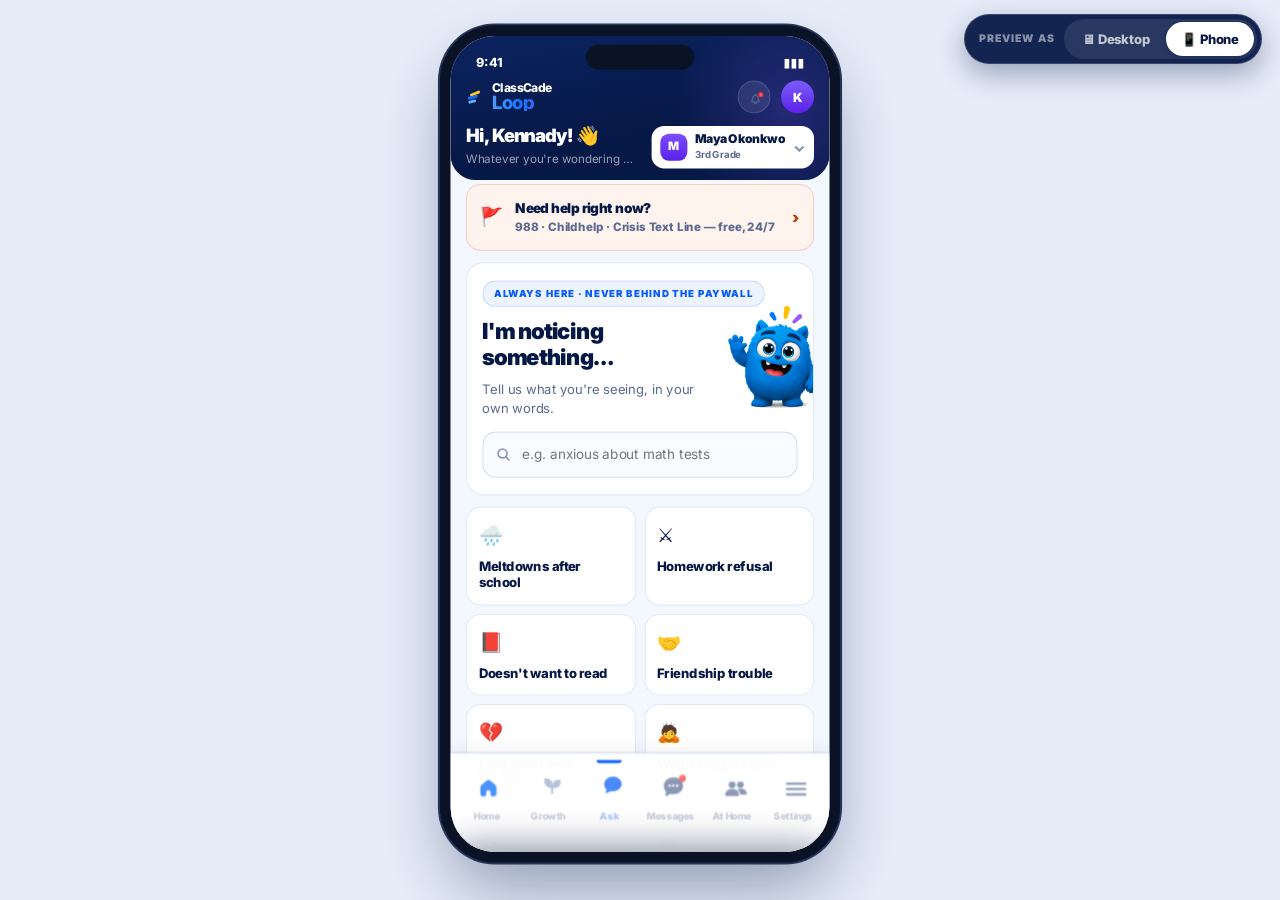
==== ask.html @ d3f11597 "Trade Daily Feed's tab for Messages; note the vibe-check integration Daily Feed is browsable detail " ====
<!doctype html>
<html lang="en"><head>
<meta charset="utf-8"><meta name="viewport" content="width=device-width,initial-scale=1">
<title>Ask · ClassCade Loop</title>
<link rel="preconnect" href="https://fonts.googleapis.com"><link rel="preconnect" href="https://fonts.gstatic.com" crossorigin>
<link href="https://fonts.googleapis.com/css2?family=Inter:wght@400;500;600;700;800;900&display=swap" rel="stylesheet">
<link rel="stylesheet" href="loop.css?v=115">
<style>
  .big-ask{
    border-radius:22px;padding:26px;background:#fff;border:1px solid var(--line);box-shadow:var(--shadow-lg);
  }
  .big-ask input{
    width:100%;border:0;font:inherit;font-size:17px;font-weight:700;padding:15px 17px;border-radius:15px;
    background:var(--tint);box-shadow:inset 0 0 0 1px var(--line);color:var(--ink)
  }
  .big-ask input:focus{outline:2px solid rgba(7,93,250,.32);outline-offset:1px}
  .concern-grid{display:grid;grid-template-columns:repeat(4,minmax(0,1fr));gap:9px;margin-top:14px}
  @media(max-width:1180px){.concern-grid{grid-template-columns:repeat(2,minmax(0,1fr))}}
  .concern{
    text-align:left;border:0;cursor:pointer;font:inherit;font-weight:800;font-size:13.5px;letter-spacing:-.015em;
    background:var(--tint);color:var(--ink);box-shadow:inset 0 0 0 1px var(--line);
    border-radius:14px;padding:13px 14px;display:flex;flex-direction:column;gap:7px
  }
  .concern:hover{background:#fff;box-shadow:inset 0 0 0 2px var(--blue);color:var(--blue)}
  .concern .e{font-size:19px}
  .ans-sec{padding:15px 0}
  .ans-sec + .ans-sec{border-top:1px solid var(--line-soft)}
  .ans-sec ul{margin:6px 0 0;padding-left:19px;line-height:1.7}
  .safety{
    border-radius:16px;padding:16px 18px;background:#fff6f2;box-shadow:inset 0 0 0 1px rgba(200,80,30,.18)
  }
  .safety a{color:#b4400a}
</style>
</head><body>
<div id="app"></div>
<script src="loop.data.js?v=115"></script>
<script src="loop.engine.js?v=115"></script>
<script src="loop.shell.js?v=115"></script>
<script>
const d = LOOP.child(ME);
let open = null, query = '';

function render(){
  if (document.body.classList.contains('sm')) return renderPhone();
  return renderDesktop();
}

function brandRow(){
  return `<div class="m-brand">
    <svg style="width:17px;height:17px" viewBox="0 0 24 24" aria-hidden="true"><g stroke-linecap="round" fill="none">
      <path d="M8 8.5 L18.5 4.2" stroke="#ffc425" stroke-width="4.2"/>
      <path d="M4.8 13 L14.8 10.4" stroke="#1172ff" stroke-width="4.2"/>
      <path d="M5.6 19 L12.6 17.2" stroke="#5cb0ff" stroke-width="4.2"/></g></svg>
    <span class="lock"><span class="cc">ClassCade</span><span class="lp">Loop</span></span>
    <span class="util"><a class="m-bell" href="messages.html">${ico('nav-notifications',20)}</a>
    <span class="m-me">${esc(PARENT.name[0])}</span></span></div>`;
}

function renderPhone(){
  document.body.classList.add('darktop');
  const kid = FAMILY.find(f=>f.id===ME) || FAMILY[0];
  const c   = open ? LOOP.concern(open) : null;
  const qs  = LOOP.conference(ME, LOOP.store.tier());
  const evt = EVENTS_UPCOMING.find(x=>x.s===ME);
  const hits = filterConcerns(query);

  $('#app').innerHTML = `
    <div class="m-dark">
      ${brandRow()}
      <div class="m-greetrow">
        <div><div class="m-greet">Hi, ${esc(PARENT.name)}! 👋</div>
        <div class="m-greet-sub">Whatever you're wondering — start here.</div></div>
        <div class="m-kidpill" id="kidmenu">
          <div class="av g1" style="width:28px;height:28px;border-radius:9px;font-size:12px">${esc(kid.label[0])}</div>
          <div style="min-width:0"><div class="nm">${esc(kid.label)}</div><div class="mt">${esc(kid.grade)}</div></div>
          <span class="cv">⌄</span>
        </div>
      </div>
    </div>

    <div class="m-light">
      <!-- crisis first. A parent in an acute moment will not scroll. -->
      <a class="a-urgentbar" href="#urgent">
        <span class="ub-ic">🚩</span>
        <span class="ub-tx"><b>Need help right now?</b><span>988 · Childhelp · Crisis Text Line — free, 24/7</span></span>
        <span class="cv">›</span>
      </a>

      <div class="a-hero">
        <img class="mon" src="art/loop-monster-sm.png" alt="">
        <span class="pill">Always here · never behind the paywall</span>
        <h2>I'm noticing something…</h2>
        <p>Tell us what you're seeing, in your own words.</p>
        <div class="a-search">
          <svg style="width:17px;height:17px;flex:none;color:var(--muted-2)" viewBox="0 0 24 24" fill="none"
               stroke="currentColor" stroke-width="2.4" stroke-linecap="round">
            <circle cx="11" cy="11" r="6.5"/><path d="M16 16l4.5 4.5"/></svg>
          <input id="q" value="${esc(query)}" placeholder="e.g. anxious about math tests" autocomplete="off"
                 aria-label="Describe what you're noticing">
          ${query?`<button class="a-clear" id="clearQ" aria-label="Clear">✕</button>`:''}
        </div>
        ${query ? `<div class="a-hint">${hits.length
            ? `Closest ${hits.length===1?'match':'matches'} below`
            : `Nothing in the library matches that yet — the closest we have is <b>${esc(nearest(query).label)}</b>.`}</div>` : ''}
      </div>

      ${c ? `
      <button class="a-back" id="backAll">‹ All topics</button>
      <div class="a-ans" id="answer">
        <div class="a-anshead">
          <span class="e">${c.emoji}</span>
          <span><span class="lbl2">You said</span><b>${esc(c.label)}</b></span>
        </div>
        <div class="sec">
          <div class="lbl">What this might mean</div>
          <p>${esc(c.mean)}</p>
        </div>
        <div class="sec">
          <div class="lbl">What to watch for</div>
          <ul>${c.watch.map(w=>`<li>${esc(w)}</li>`).join('')}</ul>
        </div>
        <div class="sec">
          <div class="lbl" style="color:var(--home)">One small next step</div>
          <p>${esc(c.step)}</p>
        </div>
        <div class="sec">
          <div class="lbl" style="color:var(--watch)">When to ask for more help</div>
          <p>${esc(c.seek)}</p>
          <a class="a-seek" href="#urgent">🚩 See crisis lines and who to call ›</a>
          <p class="tiny muted" style="margin-top:9px">Loop is a parenting tool, not a clinical one. It never diagnoses.</p>
        </div>
      </div>` : `
      <div class="a-grid">
        ${(hits.length?hits:CONCERNS).map(x=>`<button class="a-row" data-c="${x.id}">
          <span class="e">${x.emoji}</span><span class="t">${esc(x.label)}</span>
        </button>`).join('')}
      </div>
      ${!hits.length && query ? `<button class="btn ghost block" style="margin-top:10px" data-c="${nearest(query).id}">
        Open “${esc(nearest(query).label)}” instead</button>` : ''}
      `}

      <div class="m-secrow">Conference questions</div>
      <div class="a-conf">
        <div class="lbl">Conference question generator</div>
        <h3>Walk in with something better than “how's she doing?”</h3>
        ${evt?`<p class="small muted" style="margin-top:6px">${esc(evt.kind)} · ${esc(evt.when)}</p>`:''}
        <div style="margin-top:8px">
          ${qs.length ? qs.map(z=>`<div class="a-q">
            <span class="lb" style="color:${z.dim.color}">${esc(z.dim.name)}</span>
            <span class="tx">${esc(z.q)}</span></div>`).join('')
            : '<p class="small muted">Not enough signal yet to build questions worth asking.</p>'}
        </div>
        <button class="btn sm ghost block" style="margin-top:12px" id="copyQ">Copy questions</button>
      </div>

      <div class="m-secrow" id="urgent">If it's urgent</div>
      <div class="a-urgent">
        <div class="lbl">🚩 Free, 24/7, no account needed</div>
        <p class="small">Some things shouldn't wait for a weekly pattern.</p>
        ${CRISIS.map(x=>`<div class="a-crisis">
          <div style="flex:1;min-width:0"><b>${esc(x.label)}</b><span>${esc(x.detail)}</span></div>
          <span class="cv" style="color:var(--muted-2);font-weight:900">›</span></div>`).join('')}
      </div>

      <details class="g-fold" style="margin-top:12px">
        <summary><span class="fi" style="background:var(--tint)">💬</span>Why Loop works this way</summary>
        <div class="fb">
          <p class="small" style="margin-bottom:9px">Status words only, never numbers. Describe the child, never rank them.</p>
          <div>${LANGUAGE.use.map(w=>`<span class="chip good" style="margin:0 5px 5px 0">${esc(w)}</span>`).join('')}</div>
          <div style="margin-top:5px">${LANGUAGE.never.map(w=>`<span class="chip plain" style="margin:0 5px 5px 0;text-decoration:line-through;opacity:.55">${esc(w)}</span>`).join('')}</div>
        </div>
      </details>
    </div>`;

  wireTopline();
  $$('[data-c]').forEach(b=>b.onclick=()=>{
    open = b.dataset.c; query=''; render();
    requestAnimationFrame(()=>{ const a=$('#answer'); if(a) a.scrollIntoView({behavior:'smooth',block:'start'}) });
  });
  const back=$('#backAll'); if(back) back.onclick=()=>{ open=null; render(); window.scrollTo({top:0,behavior:'smooth'}) };
  const cl=$('#clearQ'); if(cl) cl.onclick=()=>{ query=''; render(); $('#q')&&$('#q').focus() };
  const cq=$('#copyQ'); if(cq) cq.onclick=()=>{
    const t = LOOP.conference(ME, LOOP.store.tier()).map(z=>`• ${z.dim.name}: ${z.q}`).join('\n');
    navigator.clipboard?.writeText(t); toast('Questions copied.');
  };
  const qi=$('#q');
  if(qi){
    qi.oninput = ()=>{ query = qi.value; const pos=qi.selectionStart; render();
      const n=$('#q'); if(n){ n.focus(); try{n.setSelectionRange(pos,pos)}catch(e){} } };
    qi.onkeydown = e=>{ if(e.key!=='Enter') return;
      const h = filterConcerns(qi.value);
      open = (h[0]||nearest(qi.value)).id; query=''; render();
      requestAnimationFrame(()=>{ const a=$('#answer'); if(a) a.scrollIntoView({behavior:'smooth',block:'start'}) });
    };
  }
}

/* live filter over the topic library, plus a nearest-match fallback so
   describing a child in your own words is never the wrong move */
function filterConcerns(qq){
  const t = (qq||'').trim().toLowerCase();
  if (!t) return [];
  return CONCERNS.filter(c=>{
    const hay = (c.label+' '+c.id.replace(/_/g,' ')+' '+c.mean+' '+c.watch.join(' ')).toLowerCase();
    return t.split(/\s+/).filter(w=>w.length>2).some(w=>hay.includes(w));
  });
}
function nearest(qq){
  const t=(qq||'').toLowerCase();
  let best=CONCERNS[0], score=-1;
  CONCERNS.forEach(c=>{
    const hay=(c.label+' '+c.mean).toLowerCase();
    const n = t.split(/\s+/).filter(w=>w.length>2).reduce((a,w)=>a+(hay.includes(w)?1:0),0);
    if (n>score){ score=n; best=c }
  });
  return best;
}

function renderDesktop(){
  document.body.classList.remove('darktop');
  $('#app').innerHTML = `
    ${topline(`Whatever you're wondering about ${esc(d.first)} — start here.`, 'Ask')}
    <div class="dash">
      <div class="stack">
        <div class="big-ask">
          <div class="eyebrow" style="margin-bottom:13px">Always here · never behind the paywall</div>
          <h2 style="margin-bottom:6px">I'm noticing something…</h2>
          <p class="muted" style="margin-bottom:16px;max-width:60ch">Tell us what you're seeing. You'll get what it might mean, what to watch for, one small next step, and when it's worth asking someone else.</p>
          <input id="q" placeholder="e.g. “meltdowns after school”, “won't read anymore”" autocomplete="off">
          <div class="concern-grid">
            ${CONCERNS.map(c=>`<button class="concern ${open===c.id?'sel':''}" data-c="${c.id}">
              <span class="e">${c.emoji}</span>${esc(c.label)}</button>`).join('')}
          </div>
        </div>
        ${open ? answer(LOOP.concern(open)) : ''}
        ${conferenceCard()}
      </div>
      <div class="rail">
        <div class="safety">
          <div class="lbl" style="font-size:10.5px;font-weight:900;letter-spacing:.1em;text-transform:uppercase;color:#b4400a;margin-bottom:7px">If it's urgent</div>
          <p class="small" style="color:var(--ink)">Some things shouldn't wait for a weekly pattern. These are free, 24/7, and you don't need an account.</p>
          <div style="margin-top:11px">
            ${CRISIS.map(c=>`<div style="margin-bottom:9px">
              <div style="font-weight:900;font-size:13.5px">${esc(c.label)}</div>
              <div class="small muted">${esc(c.detail)}</div></div>`).join('')}
          </div>
        </div>
        <div class="card tinted">
          <div class="lbl" style="font-size:10.5px;font-weight:900;letter-spacing:.1em;text-transform:uppercase;color:var(--muted);margin-bottom:7px">How Loop talks</div>
          <p class="small">${esc(LANGUAGE.rule)}</p>
          <div style="margin-top:10px">
            ${LANGUAGE.use.slice(0,5).map(w=>`<span class="chip good tiny" style="margin:0 4px 4px 0">${esc(w)}</span>`).join('')}
          </div>
          <div style="margin-top:8px">
            ${LANGUAGE.never.slice(0,5).map(w=>`<span class="chip plain tiny" style="margin:0 4px 4px 0;text-decoration:line-through;opacity:.6">${esc(w)}</span>`).join('')}
          </div>
        </div>
      </div>
    </div>`;
  wireTopline();
  $$('[data-c]').forEach(b=>b.onclick=()=>{ open = open===b.dataset.c ? null : b.dataset.c; render();
    const a=$('#answer'); if(a) a.scrollIntoView({behavior:'smooth',block:'center'}) });
  const q=$('#q');
  q.onkeydown=e=>{ if(e.key!=='Enter') return;
    const t=q.value.toLowerCase();
    const hit = CONCERNS.find(c=>c.label.toLowerCase().split(/\W+/).some(w=>w.length>3&&t.includes(w)))
             || CONCERNS.find(c=>c.id.split('_').some(w=>t.includes(w)));
    if (hit){ open=hit.id; render() } else toast('Nothing matched in the prototype library — pick one below.');
  };
}

function answer(c){
  const dims = c.dims.map(id=>DIMENSIONS.find(x=>x.id===id));
  return `
  <div class="card" id="answer">
    <div class="card-head" style="align-items:flex-start">
      <div class="dim-ico lg">${c.emoji}</div>
      <div style="flex:1">
        <div class="sec-label" style="margin:0">You said</div>
        <h3 style="font-size:21px">${esc(c.label)}</h3>
        <div style="margin-top:7px">${dims.map(x=>`<span class="chip" style="background:${x.tint};color:${x.color};margin-right:5px">${x.ico} ${esc(x.name)}</span>`).join('')}</div>
      </div>
    </div>

    <div class="ans-sec">
      <div class="mini-lbl">What this might mean</div>
      <p style="margin-top:5px;font-size:14.5px">${esc(c.mean)}</p>
    </div>
    <div class="ans-sec">
      <div class="mini-lbl">What to watch for</div>
      <ul class="small">${c.watch.map(w=>`<li>${esc(w)}</li>`).join('')}</ul>
    </div>
    <div class="ans-sec">
      <div class="callout try"><div class="lbl">One small next step</div>${esc(c.step)}</div>
    </div>
    <div class="ans-sec">
      <div class="callout" style="background:#fdf1e3;box-shadow:inset 0 0 0 1px rgba(180,83,10,.2)">
        <div class="lbl" style="color:var(--watch)">When to ask for more help</div>${esc(c.seek)}
      </div>
      <p class="tiny muted" style="margin-top:9px">Loop is a parenting tool, not a clinical one. It never diagnoses, and it will always tell you when something is worth a real conversation with a pediatrician or school counselor.</p>
    </div>

    ${LOOP.store.tier()==='connected' ? `
    <div class="hairline"></div>
    <div class="sec-label">Want ${esc(d.poss)} teacher to know you're thinking about this?</div>
    <button class="btn sm" data-tell="${c.id}">💬 Send “I'd like to talk about this”</button>` : ''}
  </div>`;
}

function conferenceCard(){
  const qs = LOOP.conference(ME, LOOP.store.tier());
  const e = EVENTS_UPCOMING.find(x=>x.s===ME);
  return `
  <div class="card" id="conference">
    <div class="mini-head">
      <div class="mini-ico" style="background:#fff6d9">📅</div>
      <div><div class="mini-lbl">Conference question generator</div>
      <h4 style="margin-top:1px">Walk in with something better than “how's she doing?”</h4></div>
    </div>
    ${e?`<p class="small muted" style="margin-bottom:12px">${esc(e.kind)} · ${esc(e.when)}</p>`:''}
    ${qs.length ? qs.map(q=>`
      <div class="src" style="align-items:flex-start">
        <div class="src-key" style="color:${q.dim.color};width:96px">${esc(q.dim.name)}</div>
        <div class="src-body">${esc(q.q)}</div>
      </div>`).join('')
      : '<p class="small muted">Not enough signal yet to build questions worth asking.</p>'}
    <button class="btn sm ghost" style="margin-top:13px" id="copyQ">Copy questions</button>
  </div>`;
}

function wireExtra(){
  const cq=$('#copyQ'); if(cq) cq.onclick=()=>{
    const t = LOOP.conference(ME, LOOP.store.tier()).map(q=>`• ${q.dim.name}: ${q.q}`).join('\n');
    navigator.clipboard?.writeText(t); toast('Questions copied.');
  };
  $$('[data-tell]').forEach(b=>b.onclick=()=>{
    const c = LOOP.concern(b.dataset.tell);
    LOOP.store.respond(`${ME}|${c.dims[0]}|${WEEK_START}`, 'talk', c.label);
    toast('Sent. Ms. Alvarez sees it on her class view.');
  });
}

const _r = render;
render = function(){ _r(); wireExtra() };

mountApp('ask');
render();
</script>
</body></html>
---- loop.css ----
/* ClassCade Loop — shared shell
   Tokens sampled from the live classcade.com marketing site (Aug 2026). */

:root{
  /* ClassCade masterbrand */
  --ink:#061846;
  --ink-2:#07173f;
  --blue:#075dfa;
  --blue-grad:linear-gradient(#1172ff 0%, #0456ee 100%);
  --gold-grad:linear-gradient(#ffd547 0%, #ffc425 48%, #ffba12 100%);
  --gold:#ffc425;
  --muted:#5b6a92;
  --muted-2:#8496bd;
  --line:rgba(145,174,224,.48);
  --line-soft:rgba(145,174,224,.28);
  --card:#ffffff;
  --tint:#f8fbff;
  --page:#f3f7fe;
  --shadow:0 10px 28px rgba(6,24,70,.09);
  --shadow-lg:0 18px 48px rgba(6,24,70,.13);
  --radius:20px;

  /* Loop source colors — every insight is visibly sourced */
  --school:#075dfa;        /* Showdown / teacher */
  --school-bg:#eef4ff;
  --home:#0e9384;          /* parent observations */
  --home-bg:#e7f7f4;
  --child:#7c4dff;         /* child check-ins */
  --child-bg:#f1ecff;
  --good:#108b2f;
  --good-bg:#e9f8e9;
  --watch:#b4530a;
  --watch-bg:#fdf1e3;
}

*{box-sizing:border-box}
html,body{margin:0;padding:0}
body{
  font-family:Inter,ui-sans-serif,system-ui,-apple-system,"Segoe UI",sans-serif;
  background:var(--page);
  color:var(--ink);
  -webkit-font-smoothing:antialiased;
  font-size:15px;
  line-height:1.55;
}
h1,h2,h3,h4{margin:0;font-weight:900;letter-spacing:-.035em;line-height:1.08}
h1{font-size:40px;letter-spacing:-.055em;line-height:1.04}
h2{font-size:26px}
h3{font-size:19px;letter-spacing:-.028em}
h4{font-size:15px;letter-spacing:-.02em}
p{margin:0}
a{color:var(--blue);text-decoration:none;font-weight:800}
.accent{color:var(--blue)}
.muted{color:var(--muted)}
.small{font-size:13px}
.tiny{font-size:12px;letter-spacing:.01em}

/* ── top bar ───────────────────────────────────────── */
.bar{
  position:sticky;top:0;z-index:40;
  background:var(--ink);color:#fff;
  border-bottom:1px solid rgba(255,255,255,.08);
}
.bar-in{max-width:1120px;margin:0 auto;padding:11px 22px;display:flex;align-items:center;gap:18px}
.logo{display:flex;align-items:center;gap:9px;font-weight:900;letter-spacing:-.04em;font-size:19px;color:#fff}
.logo .cc{color:#fff}
.logo .cd{color:var(--gold)}
.logo .lp{
  margin-left:6px;padding:2px 9px;border-radius:999px;
  background:rgba(255,255,255,.1);box-shadow:inset 0 0 0 1px rgba(255,255,255,.16);
  font-size:12px;letter-spacing:.02em;color:#fff
}
.surfaces{display:flex;gap:4px;margin-left:6px}
.surfaces a{
  padding:7px 13px;border-radius:11px;font-size:13.5px;font-weight:800;
  color:rgba(255,255,255,.72)
}
.surfaces a:hover{background:rgba(255,255,255,.08);color:#fff}
.surfaces a.on{background:rgba(255,255,255,.13);color:#fff;box-shadow:inset 0 0 0 1px rgba(255,255,255,.14)}
.bar-right{margin-left:auto;display:flex;align-items:center;gap:12px}

/* tier toggle */
.tier{display:flex;align-items:center;gap:0;background:rgba(255,255,255,.08);border-radius:999px;padding:3px;box-shadow:inset 0 0 0 1px rgba(255,255,255,.13)}
.tier button{
  border:0;background:transparent;cursor:pointer;color:rgba(255,255,255,.7);
  font:inherit;font-size:12.5px;font-weight:800;padding:5px 12px;border-radius:999px;letter-spacing:-.01em
}
.tier button.on{background:#fff;color:var(--ink)}
.tier-label{font-size:11.5px;font-weight:800;letter-spacing:.08em;text-transform:uppercase;color:rgba(255,255,255,.45)}

/* ── layout ────────────────────────────────────────── */
.wrap{max-width:1120px;margin:0 auto;padding:26px 22px 90px}
.narrow{max-width:720px}
.stack{display:flex;flex-direction:column;gap:16px}
.row{display:flex;gap:16px}
.grid-2{display:grid;grid-template-columns:1fr 1fr;gap:16px}
.grid-3{display:grid;grid-template-columns:repeat(3,1fr);gap:14px}
.sidebar-layout{display:grid;grid-template-columns:1fr 330px;gap:20px;align-items:start}
@media (max-width:900px){
  .sidebar-layout,.grid-2,.grid-3{grid-template-columns:1fr}
  h1{font-size:30px}
  .surfaces a{padding:6px 9px;font-size:12.5px}
}

/* ── cards ─────────────────────────────────────────── */
.card{
  background:var(--card);border:1px solid var(--line);border-radius:var(--radius);
  box-shadow:var(--shadow);padding:20px 22px
}
.card.flush{padding:0;overflow:hidden}
.card.tinted{background:var(--tint)}
.card-head{display:flex;align-items:center;gap:10px;margin-bottom:12px}
.hairline{height:1px;background:var(--line-soft);margin:16px -22px}

/* eyebrow pill */
.eyebrow{
  display:inline-flex;align-items:center;gap:7px;padding:6px 13px;border-radius:999px;
  background:#fff;box-shadow:inset 0 0 0 1px rgba(7,93,250,.15);
  color:var(--blue);font-size:12px;font-weight:900;letter-spacing:.06em;text-transform:uppercase
}

/* chips */
.chip{
  display:inline-flex;align-items:center;gap:6px;padding:4px 11px;border-radius:999px;
  font-size:12px;font-weight:800;letter-spacing:-.01em;white-space:nowrap
}
.chip.school{background:var(--school-bg);color:var(--school);box-shadow:inset 0 0 0 1px rgba(7,93,250,.16)}
.chip.home{background:var(--home-bg);color:var(--home);box-shadow:inset 0 0 0 1px rgba(14,147,132,.18)}
.chip.child{background:var(--child-bg);color:var(--child);box-shadow:inset 0 0 0 1px rgba(124,77,255,.18)}
.chip.good{background:var(--good-bg);color:var(--good);box-shadow:inset 0 0 0 1px rgba(16,139,47,.16)}
.chip.watch{background:var(--watch-bg);color:var(--watch);box-shadow:inset 0 0 0 1px rgba(180,83,10,.16)}
.chip.plain{background:var(--tint);color:var(--muted);box-shadow:inset 0 0 0 1px var(--line-soft)}
.chip.gold{background:#fff6d9;color:#7a5a00;box-shadow:inset 0 0 0 1px rgba(255,196,37,.4)}

/* buttons */
.btn{
  display:inline-flex;align-items:center;justify-content:center;gap:8px;
  border:0;cursor:pointer;font:inherit;font-weight:800;font-size:14px;
  padding:11px 18px;border-radius:12px;letter-spacing:-.015em;
  background:var(--tint);color:var(--ink);box-shadow:inset 0 0 0 1px var(--line);
  transition:transform .08s ease
}
.btn:active{transform:translateY(1px)}
.btn.primary{background-image:var(--blue-grad);color:#fff;box-shadow:0 6px 16px rgba(7,93,250,.28)}
.btn.gold{background-image:var(--gold-grad);color:var(--ink-2);box-shadow:0 6px 16px rgba(255,186,18,.32)}
.btn.ghost{background:#fff;color:var(--blue);box-shadow:inset 0 0 0 1px var(--line)}
.btn.sm{padding:8px 13px;font-size:13px;border-radius:10px}
.btn.block{width:100%}
.btn[disabled]{opacity:.55;cursor:default}
.btn.sel{background:#fff;box-shadow:inset 0 0 0 2px var(--blue);color:var(--blue)}

/* ── dimension bits ────────────────────────────────── */
.dim-ico{
  width:38px;height:38px;border-radius:12px;display:grid;place-items:center;font-size:19px;
  background:var(--tint);box-shadow:inset 0 0 0 1px var(--line-soft);flex:none
}
.dim-ico.lg{width:48px;height:48px;font-size:24px;border-radius:14px}
.trend{font-weight:900;font-size:15px}
.trend.up{color:var(--good)}
.trend.flat{color:var(--muted-2)}
.trend.down{color:var(--watch)}

.meter{height:7px;border-radius:999px;background:#e9f0fb;overflow:hidden;box-shadow:inset 0 0 0 1px var(--line-soft)}
.meter i{display:block;height:100%;border-radius:999px;background-image:var(--blue-grad)}
.meter i.good{background-image:linear-gradient(#2fbf4d,#108b2f)}
.meter i.watch{background-image:linear-gradient(#f0a94a,#c96a12)}
.meter i.unknown{background-image:linear-gradient(#c9d6ec,#aebfdf)}

/* sourced evidence lines */
.src{display:flex;gap:11px;align-items:flex-start;padding:11px 0}
.src + .src{border-top:1px dashed var(--line-soft)}
.src-key{
  flex:none;width:82px;font-size:11.5px;font-weight:900;letter-spacing:.06em;text-transform:uppercase;
  padding-top:2px
}
.src-key.school{color:var(--school)}
.src-key.home{color:var(--home)}
.src-key.child{color:var(--child)}
.src-body{font-size:14.5px;line-height:1.5}
.quote{font-style:italic;color:var(--ink)}

/* callouts */
.callout{border-radius:14px;padding:14px 16px;background:var(--tint);box-shadow:inset 0 0 0 1px var(--line-soft)}
.callout .lbl{font-size:11.5px;font-weight:900;letter-spacing:.07em;text-transform:uppercase;color:var(--muted);margin-bottom:5px}
.callout.talk{background:#fff9e6;box-shadow:inset 0 0 0 1px rgba(255,196,37,.35)}
.callout.talk .lbl{color:#8a6400}
.callout.try{background:var(--home-bg);box-shadow:inset 0 0 0 1px rgba(14,147,132,.18)}
.callout.try .lbl{color:var(--home)}
.callout.why{background:var(--school-bg);box-shadow:inset 0 0 0 1px rgba(7,93,250,.14)}
.callout.why .lbl{color:var(--school)}

/* avatars */
.av{
  width:38px;height:38px;border-radius:12px;flex:none;display:grid;place-items:center;
  font-weight:900;font-size:14px;color:#fff;letter-spacing:-.02em;background-image:var(--blue-grad)
}
.av.lg{width:52px;height:52px;border-radius:15px;font-size:19px}
.av.g1{background-image:linear-gradient(#7c4dff,#5b21e8)}
.av.g2{background-image:linear-gradient(#0e9384,#087668)}
.av.g3{background-image:linear-gradient(#f0a94a,#d97a12)}
.av.g4{background-image:linear-gradient(#e8578a,#c62a63)}

/* upsell / connect */
.connect{
  border-radius:var(--radius);padding:20px 22px;color:#fff;
  background:linear-gradient(115deg,#0b2a72,#061846 60%);
  box-shadow:var(--shadow-lg);position:relative;overflow:hidden
}
.connect::after{
  content:"";position:absolute;right:-40px;top:-40px;width:190px;height:190px;border-radius:50%;
  background:radial-gradient(circle,rgba(255,196,37,.28),transparent 68%)
}
.connect h3{color:#fff}
.connect p{color:rgba(255,255,255,.76)}

.locked{opacity:.5;filter:grayscale(.35);pointer-events:none}

/* toast */
.toast{
  position:fixed;left:50%;bottom:26px;transform:translateX(-50%) translateY(14px);
  background:var(--ink);color:#fff;padding:12px 18px;border-radius:13px;font-weight:800;font-size:14px;
  box-shadow:var(--shadow-lg);opacity:0;transition:all .22s ease;pointer-events:none;z-index:80;max-width:88vw
}
.toast.show{opacity:1;transform:translateX(-50%) translateY(0)}

/* misc */
.sec-label{font-size:11.5px;font-weight:900;letter-spacing:.09em;text-transform:uppercase;color:var(--muted-2);margin-bottom:9px}
.list-row{display:flex;align-items:center;gap:13px;padding:13px 22px;border-top:1px solid var(--line-soft);cursor:pointer}
.list-row:first-child{border-top:0}
.list-row:hover{background:var(--tint)}
.list-row.on{background:var(--school-bg)}
.spacer{flex:1}
textarea.note{
  width:100%;border-radius:12px;border:1px solid var(--line);padding:11px 13px;font:inherit;font-size:14px;
  resize:vertical;min-height:64px;color:var(--ink);background:#fff
}
textarea.note:focus{outline:2px solid rgba(7,93,250,.35);outline-offset:1px}
.counter{font-size:12px;color:var(--muted-2);font-weight:700;text-align:right;margin-top:4px}

/* ── mobile chrome ─────────────────────────────────── */
@media (max-width:680px){
  .bar-in{flex-wrap:wrap;gap:10px;padding:10px 16px}
  .surfaces{order:3;width:100%;margin-left:0;overflow-x:auto;-webkit-overflow-scrolling:touch}
  .surfaces a{white-space:nowrap}
  .bar-right{margin-left:auto}
  .tier-label{display:none}
  .wrap{padding:20px 16px 70px}
  .card{padding:18px 16px}
  .hairline{margin:14px -16px}
  .src-key{width:64px;font-size:10.5px}
  .callout{padding:12px 13px}
}

/* ══ APP SHELL (sidebar) ═══════════════════════════════════════════ */
.app{display:grid;grid-template-columns:236px 1fr;min-height:100vh;align-items:start}
.side{
  position:sticky;top:0;height:100vh;overflow-y:auto;
  background:var(--ink);color:#fff;padding:20px 14px;display:flex;flex-direction:column;gap:6px
}
.side .brand{display:block;padding:4px 8px 18px}
.side .brand .cc{font-weight:900;font-size:17px;letter-spacing:-.04em}
.side .brand .cc i{font-style:normal;color:var(--gold)}
.side .brand .lp{
  display:block;font-weight:900;font-size:29px;letter-spacing:-.055em;line-height:1;margin-top:1px;
  background:linear-gradient(92deg,#4d9bff,#1172ff 45%,#7c5cfc);
  -webkit-background-clip:text;background-clip:text;color:transparent
}
.side nav{display:flex;flex-direction:column;gap:2px}
.side nav a,.side nav > span{
  display:flex;align-items:center;gap:11px;padding:10px 12px;border-radius:12px;
  font-size:14px;font-weight:800;color:rgba(255,255,255,.66);letter-spacing:-.015em
}
/* children of a nav item must never pick up the item's own box */
.side nav a .ic,.side nav a .gl,.side nav a .nlabel{
  padding:0;border-radius:0;background:none;box-shadow:none;font-size:inherit
}
.side nav a .gl{display:none}
body.sm .side nav a .gl{display:block}
.side nav a .ic{display:inline-block;width:19px;text-align:center;font-size:15px;flex:none}
.side nav a .nlabel{display:inline;color:inherit}
.side nav a:hover{background:rgba(255,255,255,.07);color:#fff}
.side nav a.on{background-image:var(--blue-grad);color:#fff;box-shadow:0 6px 16px rgba(7,93,250,.34)}
.side nav span{opacity:.34;cursor:default}
.side nav .ic{width:19px;text-align:center;font-size:15px}
.side-label{
  font-size:10.5px;font-weight:900;letter-spacing:.11em;text-transform:uppercase;
  color:rgba(255,255,255,.32);padding:16px 12px 6px
}
.side-promo{
  margin-top:auto;border-radius:16px;padding:15px;color:#fff;
  background:linear-gradient(160deg,#0d2f7d,#071a4d);box-shadow:inset 0 0 0 1px rgba(255,255,255,.1)
}
.side-promo h5{margin:0 0 6px;font-size:14.5px;font-weight:900;letter-spacing:-.02em;line-height:1.25}
.side-promo p{font-size:12.5px;color:rgba(255,255,255,.6);line-height:1.45}
.side .tier{margin:10px 4px 0}
.main{min-width:0;padding:26px 28px 80px}

/* greeting + child switcher */
.topline{display:flex;align-items:flex-start;gap:18px;flex-wrap:wrap;margin-bottom:20px}
.kidpick{
  margin-left:auto;display:flex;align-items:center;gap:11px;background:#fff;border:1px solid var(--line);
  border-radius:16px;padding:9px 14px;box-shadow:var(--shadow);cursor:pointer
}
.kidpick .meta{font-size:12.5px;color:var(--muted);font-weight:700}
.kidmenu{position:relative}
.kidmenu .drop{
  position:absolute;right:0;top:calc(100% + 7px);background:#fff;border:1px solid var(--line);
  border-radius:16px;box-shadow:var(--shadow-lg);padding:6px;min-width:250px;z-index:30;display:none
}
.kidmenu.open .drop{display:block}
.kidmenu .drop button{
  display:flex;align-items:center;gap:11px;width:100%;text-align:left;border:0;background:transparent;
  font:inherit;padding:9px 10px;border-radius:11px;cursor:pointer;color:var(--ink)
}
.kidmenu .drop button:hover{background:var(--tint)}

/* dashboard grid */
.dash{display:grid;grid-template-columns:minmax(0,1fr) 318px;gap:18px;align-items:start}

/* hero */
.hero-card{
  border-radius:var(--radius);padding:24px 26px;color:#fff;position:relative;overflow:hidden;
  background:linear-gradient(118deg,#0c2661,#061846 62%);box-shadow:var(--shadow-lg)
}
.hero-card::after{content:"";position:absolute;right:-70px;top:-70px;width:260px;height:260px;border-radius:50%;
  background:radial-gradient(circle,rgba(124,92,252,.32),transparent 68%)}
.hero-grid{position:relative;z-index:1;display:grid;grid-template-columns:minmax(0,1.15fr) minmax(0,1fr);gap:24px}
.hero-grid > *,.hero-side > *,.dash > *,.q-grid > *,.wl-row > *,.duo > *{min-width:0}
.hero-card h2{color:#fff;font-size:25px;line-height:1.18;margin-bottom:9px}
.hero-card p{color:rgba(255,255,255,.74);font-size:14.5px}
.hero-eyebrow{font-size:10.5px;font-weight:900;letter-spacing:.13em;text-transform:uppercase;color:rgba(255,255,255,.5);margin-bottom:11px}
.hero-side{display:grid;grid-template-columns:minmax(0,1fr) minmax(0,1fr);gap:14px}
.hero-src .hd{display:flex;align-items:center;gap:7px;font-size:11.5px;font-weight:900;letter-spacing:.07em;text-transform:uppercase;margin-bottom:7px}
.hero-src.s .hd{color:#7fb0ff}
.hero-src.h .hd{color:#5ee0cd}
.hero-src .stat{font-size:14.5px;font-weight:800;line-height:1.35;color:#fff;margin-bottom:9px}
.hero-quote{
  border-radius:13px;padding:10px 12px;background:rgba(255,255,255,.08);
  box-shadow:inset 0 0 0 1px rgba(255,255,255,.12);font-size:12.5px;line-height:1.45;color:rgba(255,255,255,.9)
}
.hero-quote .by{display:block;margin-top:5px;color:rgba(255,255,255,.5);font-weight:800;font-size:11.5px}

/* whole-learner row */
.wl-head{display:flex;align-items:center;gap:10px;margin:22px 0 11px}
.wl-row{display:grid;grid-template-columns:repeat(6,minmax(0,1fr));gap:11px}
.wl-card{
  background:#fff;border:1px solid var(--line);border-radius:16px;padding:14px 13px;
  box-shadow:var(--shadow);cursor:pointer;transition:transform .1s ease
}
.wl-card:hover{transform:translateY(-2px)}
.wl-card .tile{width:36px;height:36px;border-radius:11px;display:grid;place-items:center;font-size:17px;margin-bottom:9px}
.wl-card .nm{font-weight:900;font-size:13.5px;letter-spacing:-.025em}
.wl-card .st{font-size:12.5px;font-weight:800;margin-top:2px}
.wl-card .bar{height:5px;border-radius:999px;background:#eaf0fa;margin-top:9px;overflow:hidden}
.wl-card .bar i{display:block;height:100%;border-radius:999px}

/* two-up cards */
.duo{display:grid;grid-template-columns:1fr 1fr;gap:14px;margin-top:14px}
.mini-head{display:flex;align-items:center;gap:9px;margin-bottom:9px}
.mini-ico{width:32px;height:32px;border-radius:10px;display:grid;place-items:center;font-size:15px;flex:none}
.mini-lbl{font-size:10.5px;font-weight:900;letter-spacing:.11em;text-transform:uppercase;color:var(--muted)}
.donut{width:74px;height:74px;flex:none;border-radius:50%;display:grid;place-items:center;position:relative}
.donut span{font-size:15px;font-weight:900;letter-spacing:-.03em}

/* activity feed */
.feed{width:100%;border-collapse:collapse}
.feed td{padding:11px 8px;border-top:1px solid var(--line-soft);font-size:13.5px;vertical-align:middle}
.feed tr:first-child td{border-top:0}
.feed .dt{color:var(--muted-2);font-weight:800;font-size:12.5px;white-space:nowrap;width:66px}
.feed .sg{font-weight:800;white-space:nowrap}
.feed .who{color:var(--muted);font-size:12.5px;white-space:nowrap;text-align:right}
.coin{background:#fff6d9;color:#7a5a00;box-shadow:inset 0 0 0 1px rgba(255,196,37,.42);
  border-radius:999px;padding:3px 9px;font-size:11.5px;font-weight:900;white-space:nowrap}

/* right rail */
.rail{display:flex;flex-direction:column;gap:14px}
.rail .card{padding:17px 18px}
.rail .lbl{font-size:10.5px;font-weight:900;letter-spacing:.1em;text-transform:uppercase;margin-bottom:6px}
.rail h4{font-size:17px;letter-spacing:-.03em;margin-bottom:6px}
.rail p{font-size:13.5px;color:var(--muted);line-height:1.5}
.rail .link{display:inline-block;margin-top:10px;font-size:13px}

@media (max-width:1180px){
  .dash{grid-template-columns:1fr}
  .wl-row{grid-template-columns:repeat(3,minmax(0,1fr))}
}
@media (max-width:900px){
  .app{grid-template-columns:1fr}
  .side{position:static;height:auto;flex-direction:row;flex-wrap:wrap;align-items:center;gap:10px;padding:12px 16px}
  .side .brand{padding:0 6px 0 0}
  .side .brand .lp{font-size:20px;display:inline;margin-left:6px}
  .side .brand .cc{font-size:15px}
  .side nav{flex-direction:row;flex-wrap:wrap;gap:3px}
  .side nav a{padding:7px 10px;font-size:13px}
  .side-label{display:none}
  .side-promo{display:none}
  .side .tier{margin:0 0 0 auto}
  .main{padding:18px 16px 60px}
  .hero-grid{grid-template-columns:1fr}
  .hero-side{grid-template-columns:1fr}
  .dash{grid-template-columns:minmax(0,1fr)}
  .feed{display:block;overflow-x:auto}
  .duo{grid-template-columns:1fr}
  .wl-row{grid-template-columns:repeat(2,minmax(0,1fr))}
}

/* pages written before the shell keep their .wrap; neutralise its box here */
.main > .wrap{padding:0;max-width:none;margin:0}

/* ══ CONVERSATION STARTERS ═════════════════════════════════════════ */
.starters{
  border-radius:var(--radius);border:1px solid var(--line);background:#fff;
  box-shadow:var(--shadow);padding:22px 24px;margin-top:16px;position:relative;overflow:hidden
}
.starters::before{
  content:"";position:absolute;left:0;top:0;bottom:0;width:5px;
  background:linear-gradient(#7c5cfc,#075dfa 55%,#14b8a6)
}
.starters .strike{
  display:inline-block;text-decoration:line-through;text-decoration-thickness:2px;
  text-decoration-color:rgba(180,83,10,.55);color:var(--muted-2)
}
.q-card{
  border-radius:16px;padding:16px 17px;background:var(--tint);
  box-shadow:inset 0 0 0 1px var(--line);display:flex;flex-direction:column;gap:9px
}
.q-card.grounded{background:#fff;box-shadow:inset 0 0 0 1.5px rgba(7,93,250,.28),0 6px 18px rgba(6,24,70,.07)}
.q-card .qq{font-size:16.5px;font-weight:800;letter-spacing:-.025em;line-height:1.35}
.q-card .because{
  font-size:12.5px;font-weight:800;color:var(--school);background:var(--school-bg);
  border-radius:10px;padding:7px 10px;line-height:1.4
}
.q-card .because.home{color:var(--home);background:var(--home-bg)}
.q-card .whyq{font-size:12.5px;color:var(--muted);line-height:1.5}
.q-card .followq{font-size:12.5px;font-weight:800;color:var(--ink)}
.q-card .acts{display:flex;gap:7px;margin-top:2px}
.q-hero{
  border-radius:18px;padding:20px 22px;background:var(--tint);
  box-shadow:inset 0 0 0 1.5px rgba(7,93,250,.22);display:flex;flex-direction:column;gap:11px
}
.q-hero .qq{font-size:22px;font-weight:900;letter-spacing:-.035em;line-height:1.28}
.q-hero .because{align-self:flex-start}
.q-hero .because.plain{color:var(--muted);background:#fff;box-shadow:inset 0 0 0 1px var(--line)}
.q-hero .followq{font-size:13.5px}
.q-hero .acts{display:flex;gap:9px;margin-top:3px;flex-wrap:wrap}
.q-hero.done .qq{opacity:.5;text-decoration:line-through;text-decoration-color:var(--muted-2)}
@media(max-width:900px){
  .q-hero{padding:16px}
  .q-hero .qq{font-size:19px}
  .q-hero .acts{flex-direction:column}
  .q-hero .acts .btn{width:100%}
}
.q-card.done{opacity:.55}
.q-card.done .qq{text-decoration:line-through;text-decoration-color:var(--muted-2)}

/* ══ BRAND LOCKUP ══════════════════════════════════════════════════ */
.brand{display:block;padding:2px 8px 18px;text-decoration:none}
.brand-top{display:flex;align-items:center;gap:7px}
.brand-top .spark{width:19px;height:19px;flex:none}
.brand-top .cc{
  font-family:'Baloo 2',Inter,sans-serif;font-weight:800;font-size:19px;
  letter-spacing:-.035em;line-height:1;color:#fff
}
.brand-top .tm{font-size:8px;font-weight:800;color:rgba(255,255,255,.5);align-self:flex-start;margin-top:1px}
.brand-loop{display:flex;align-items:center;gap:0;margin-top:1px;line-height:1}
.brand-loop .ltr{
  font-family:'Baloo 2',Inter,sans-serif;font-weight:800;font-size:34px;
  letter-spacing:-.05em;color:#fff;line-height:.9
}
.brand-loop .inf{height:31px;width:53px;flex:none;margin:0 -4px}
/* light-surface variant */
.brand.on-light .brand-top .cc,.brand.on-light .brand-loop .ltr{color:var(--ink)}
.brand.on-light .brand-top .tm{color:var(--muted-2)}

/* ══ BOGGIES ═══════════════════════════════════════════════════════ */
.bog{border-radius:50%;flex:none;display:inline-block;object-fit:cover;vertical-align:middle;
  box-shadow:0 3px 10px rgba(6,24,70,.16)}
.bog.ring{box-shadow:0 3px 10px rgba(6,24,70,.16),0 0 0 2px #fff}
.bog-xs{width:26px;height:26px}
.bog-sm{width:38px;height:38px}
.bog-md{width:56px;height:56px}
.bog-lg{width:84px;height:84px}
.bog-xl{width:120px;height:120px}
.side-promo{display:flex;gap:12px;align-items:center}
.side-promo .txt{min-width:0}

/* ══ APP / WEB VIEW TOGGLE ═════════════════════════════════════════ */
.viewtoggle{
  position:fixed;top:16px;right:20px;z-index:120;display:flex;align-items:center;gap:9px;
  background:rgba(6,24,70,.94);border-radius:999px;padding:5px 5px 5px 15px;
  box-shadow:0 10px 28px rgba(6,24,70,.34),inset 0 0 0 1px rgba(255,255,255,.16);
  backdrop-filter:blur(10px)
}
.viewtoggle .vt-label{
  font-size:10.5px;font-weight:900;letter-spacing:.11em;text-transform:uppercase;
  color:rgba(255,255,255,.5);white-space:nowrap
}
.viewtoggle .vt-group{display:flex;gap:2px;background:rgba(255,255,255,.09);border-radius:999px;padding:3px}
.viewtoggle button{
  border:0;background:transparent;cursor:pointer;color:rgba(255,255,255,.72);
  font:inherit;font-size:13px;font-weight:800;padding:7px 15px;border-radius:999px;letter-spacing:-.015em;
  transition:background .14s,color .14s
}
.viewtoggle button:hover{color:#fff}
.viewtoggle button.on{background:#fff;color:var(--ink);box-shadow:0 2px 6px rgba(6,24,70,.28)}

/* phone frame */
body.appview{background:#e6ecf8;padding:0}
body.appview .app{
  /* min-height:100vh on the base .app rule beats `height`, which stretched the
     "phone" to the full browser window and sliced its bottom off. */
  min-height:0;
  /* Always a real phone's dimensions, then scaled to fit — capping height
     alone made the frame squat in a short browser window. Scaling keeps the
     layout at a true 392px so the preview matches an actual handset. */
  width:392px;height:844px;margin:36px auto;grid-template-columns:1fr;
  transform:scale(var(--pscale,1));transform-origin:top center;
  margin-bottom:calc(36px + (var(--pscale,1) - 1) * 844px);
  border-radius:46px;overflow:hidden;position:relative;background:var(--page);
  box-shadow:0 0 0 11px #0a1226,0 0 0 13px #26355c,0 34px 70px rgba(6,24,70,.4)
}
body.appview .main{
  padding:0 16px 96px;height:100%;overflow-y:auto;-webkit-overflow-scrolling:touch;
  padding-top:52px
}

/* status bar */
.statusbar{
  display:none;position:absolute;top:0;left:0;right:0;height:44px;z-index:20;
  align-items:flex-end;justify-content:space-between;padding:0 26px 7px;
  font-size:13px;font-weight:800;color:var(--ink);
  background:linear-gradient(var(--page) 62%,rgba(243,247,254,0))
}
body.appview .statusbar{display:flex}
.statusbar .notch{
  position:absolute;left:50%;transform:translateX(-50%);top:9px;
  width:112px;height:26px;border-radius:999px;background:#0a1226
}

/* sidebar becomes a bottom tab bar */
body.appview .side{
  position:absolute;bottom:0;left:0;right:0;top:auto;height:auto;
  flex-direction:row;justify-content:space-around;align-items:center;
  padding:9px 6px 22px;gap:0;border-radius:0;z-index:30;
  box-shadow:0 -8px 24px rgba(6,24,70,.18)
}
body.appview .side .brand,
body.appview .side .side-label,
body.appview .side .side-promo,
body.appview .side .tier,
body.appview .side nav:nth-of-type(2){display:none}
body.appview .side nav{flex-direction:row;justify-content:space-around;width:100%;gap:0}
body.appview .side nav a,body.appview .side nav span{
  flex-direction:column;gap:3px;padding:5px 4px;font-size:10px;letter-spacing:-.01em;border-radius:12px;flex:1;
  text-align:center;align-items:center
}
body.appview .side nav a.on{background:transparent;color:#fff;box-shadow:none}
body.appview .side nav a.on .ic{
  background:var(--blue);border-radius:11px;box-shadow:0 5px 14px rgba(7,93,250,.5)
}
body.appview .side nav .ic{width:30px;height:22px;line-height:22px;font-size:14px;transition:background .12s}
body.appview .side nav span{display:flex}
/* app view: single column everywhere */
body.appview .dash,body.appview .t-layout{grid-template-columns:1fr}
body.appview .wl-row{grid-template-columns:repeat(3,minmax(0,1fr));gap:8px}
body.appview .q-grid,body.appview .duo,body.appview .grid-2,body.appview .grid-3,
body.appview .hero-grid,body.appview .hero-side,body.appview .concern-grid,body.appview .arch{
  grid-template-columns:1fr}
body.appview h1{font-size:25px}
body.appview .hero-card{padding:18px}
body.appview .card,body.appview .starters{padding:16px}
body.appview .topline{margin-bottom:14px}
body.appview .kidpick{margin-left:0;width:100%}
body.appview .kidmenu{width:100%;margin-top:12px}
body.appview .side nav a.notab{display:none}   /* five tabs, not seven */

/* ══ SETTINGS ══════════════════════════════════════════════════════ */
.setrow{display:flex;align-items:flex-start;gap:14px;padding:14px 0;border-top:1px solid var(--line-soft)}
.setrow:first-of-type{border-top:0}
.setrow .txt{flex:1;min-width:0}
.setrow .txt h5{margin:0 0 3px;font-size:14.5px;font-weight:900;letter-spacing:-.02em}
.setrow .txt p{font-size:12.5px;color:var(--muted);line-height:1.5}
.sw{
  width:46px;height:27px;border-radius:999px;border:0;cursor:pointer;flex:none;position:relative;
  background:#dbe4f4;box-shadow:inset 0 0 0 1px var(--line);transition:background .16s
}
.sw::after{content:"";position:absolute;top:3px;left:3px;width:21px;height:21px;border-radius:50%;
  background:#fff;box-shadow:0 2px 5px rgba(6,24,70,.28);transition:transform .16s}
.sw.on{background-image:var(--blue-grad);box-shadow:none}
.sw.on::after{transform:translateX(19px)}
.sw.locked{background:#e9f0fb;cursor:not-allowed;opacity:.85}
.sw.locked.on{background-image:linear-gradient(#9fb6dd,#8aa3cf)}
select.pick{
  border:1px solid var(--line);border-radius:11px;padding:8px 11px;font:inherit;font-size:13.5px;
  font-weight:800;background:#fff;color:var(--ink);cursor:pointer
}

/* app-view "More" sheet — keeps My Kids and Messages reachable behind a 5-tab bar */
.sheet-bd{
  position:absolute;inset:0;background:rgba(6,24,70,.45);backdrop-filter:blur(2px);
  z-index:40;opacity:0;pointer-events:none;transition:opacity .18s
}
.sheet-bd.open{opacity:1;pointer-events:auto}
.sheet{
  position:absolute;left:0;right:0;bottom:0;z-index:41;background:#fff;
  max-height:82%;overflow-y:auto;
  border-radius:26px 26px 0 0;padding:10px 16px 26px;
  box-shadow:0 -14px 40px rgba(6,24,70,.3);
  transform:translateY(102%);transition:transform .24s cubic-bezier(.3,.8,.35,1)
}
.sheet.open{transform:translateY(0)}
.sheet .grab{width:42px;height:4px;border-radius:999px;background:#d6e0f2;margin:4px auto 14px}
.sheet a,.sheet .srow{
  display:flex;align-items:center;gap:13px;padding:11px 12px;border-radius:14px;
  font-weight:800;font-size:15px;color:var(--ink);text-decoration:none;letter-spacing:-.02em
}
.sheet a:active{background:var(--tint)}
.sheet .ic{width:26px;text-align:center;font-size:17px}
.sheet .sec{font-size:10.5px;font-weight:900;letter-spacing:.11em;text-transform:uppercase;color:var(--muted-2);padding:12px 12px 4px}

/* keep the top-right view toggle from colliding with the child switcher */
@media (min-width:901px){ .topline{padding-right:158px} }
body.appview .topline{padding-right:0}

/* the More sheet only exists inside the phone frame */
.sheet,.sheet-bd{display:none}
body.appview .sheet,body.appview .sheet-bd{display:block}

/* ══ MOBILE: PRIORITY, NOT JUST STACKING ═══════════════════════════
   The desktop rail holds the two most actionable things on the page
   (Today's Focus, Add from home). Stacking naively buries both under
   ~2000px of reading. So on small screens the two columns dissolve
   (display:contents) and every block re-orders by usefulness. */
@media (max-width:900px){
  .dash{display:flex;flex-direction:column;gap:14px}
  .dash > .stack,.dash > .rail,.dash > div{display:contents}
  .mo-1{order:1}.mo-2{order:2}.mo-3{order:3}.mo-4{order:4}.mo-5{order:5}
  .mo-6{order:6}.mo-7{order:7}.mo-8{order:8}.mo-9{order:9}.mo-10{order:10}
  .dash > .stack > *,.dash > .rail > *,.dash > div > *{margin-bottom:0}
  .starters{margin-top:0}
}
body.appview .dash{display:flex;flex-direction:column;gap:14px}
body.appview .dash > .stack,body.appview .dash > .rail,body.appview .dash > div{display:contents}
body.appview .mo-1{order:1}body.appview .mo-2{order:2}body.appview .mo-3{order:3}
body.appview .mo-4{order:4}body.appview .mo-5{order:5}body.appview .mo-6{order:6}
body.appview .mo-7{order:7}body.appview .mo-8{order:8}body.appview .mo-9{order:9}
body.appview .mo-10{order:10}
body.appview .starters{margin-top:0}

/* ── swipeable Whole Learner ──────────────────────────────────────
   Six cards in a 2-wide grid costs three rows of scroll. One
   horizontal swipe costs none, and it's the pattern a phone user
   already knows. */
@media (max-width:900px){
  .wl-row{
    display:flex;overflow-x:auto;scroll-snap-type:x mandatory;gap:10px;
    margin:0 -16px;padding:2px 16px 8px;-webkit-overflow-scrolling:touch;
    scrollbar-width:none
  }
  .wl-row::-webkit-scrollbar{display:none}
  .wl-row > .wl-card{min-width:138px;scroll-snap-align:start}
  .wl-head{margin:4px 0 9px}
}
body.appview .wl-row{
  display:flex;overflow-x:auto;scroll-snap-type:x mandatory;gap:10px;
  margin:0 -16px;padding:2px 16px 8px;scrollbar-width:none
}
body.appview .wl-row::-webkit-scrollbar{display:none}
body.appview .wl-row > .wl-card{min-width:138px;scroll-snap-align:start}

/* ── feed becomes cards ───────────────────────────────────────────
   A six-column table has never worked at 375px. */
@media (max-width:900px){
  .feed,.feed tbody,.feed tr,.feed td{display:block;width:auto}
  .feed tr{
    border-top:1px solid var(--line-soft);padding:12px 0;position:relative;
    display:grid;grid-template-columns:24px 1fr auto;gap:3px 9px;align-items:center
  }
  .feed tr:first-child{border-top:0}
  .feed td{padding:0;border:0}
  .feed td:nth-child(2){grid-row:1;grid-column:1}
  .feed td.sg{grid-row:1;grid-column:2}
  .feed td:nth-child(6){grid-row:1;grid-column:3;text-align:right}
  .feed td.muted{grid-row:2;grid-column:2/4;font-size:13px}
  .feed td.dt{grid-row:3;grid-column:2/4;font-size:11.5px}
  .feed td.who{display:none}
}

/* ── fold: secondary content, closed on small screens ─────────────
   Used only where the content is genuinely supporting material —
   never for anything a parent came to the page to read. */
.fold{border-radius:14px;background:var(--tint);box-shadow:inset 0 0 0 1px var(--line-soft);margin-top:12px}
.fold > summary{
  cursor:pointer;list-style:none;padding:12px 15px;font-size:12.5px;font-weight:900;
  letter-spacing:.07em;text-transform:uppercase;color:var(--muted);
  display:flex;align-items:center;gap:8px
}
.fold > summary::-webkit-details-marker{display:none}
.fold > summary::after{content:"⌄";margin-left:auto;font-size:15px;transition:transform .16s}
.fold[open] > summary::after{transform:rotate(180deg)}
.fold > summary:hover{color:var(--ink)}
.fold .foldbody{padding:0 15px 14px}
.fold .foldbody ul{margin:0;padding-left:18px;line-height:1.7}

/* ── touch targets ────────────────────────────────────────────────── */
@media (max-width:900px){
  .btn.sm{padding:10px 14px;font-size:13.5px}
  .concern{padding:14px}
  .q-card .acts .btn{width:100%}
}

/* flex items default to min-width:auto, so a horizontally-scrolling child
   makes its parent max-content wide. Pin them to the column. */
@media (max-width:900px){ .dash > div > *{min-width:0;max-width:100%} }
body.appview .dash > div > *{min-width:0;max-width:100%}

/* per-question fold: the question stays, the reasoning tucks away */
.qfold{margin-top:2px}
.qfold > summary{
  cursor:pointer;list-style:none;font-size:11.5px;font-weight:900;letter-spacing:.06em;
  text-transform:uppercase;color:var(--muted-2);padding:4px 0;display:flex;align-items:center;gap:6px
}
.qfold > summary::-webkit-details-marker{display:none}
.qfold > summary::after{content:"⌄";transition:transform .16s}
.qfold[open] > summary::after{transform:rotate(180deg)}
.qfold .qb{padding-top:4px;display:flex;flex-direction:column;gap:7px}

/* ── small-screen sidebar, defined last so it wins the cascade ────── */
@media (max-width:900px){
  .side{
    position:sticky;top:0;z-index:60;height:auto;
    flex-direction:row;flex-wrap:wrap;align-items:center;gap:8px;padding:10px 14px
  }
  .side .brand{padding:0;margin-right:4px}
  .side .brand-top .cc{font-size:14px}
  .side .brand-top .spark{width:15px;height:15px}
  .side .brand-loop .ltr{font-size:22px}
  .side .brand-loop .inf{height:21px;width:36px;margin:0 -3px}
  .side-promo{display:none}
  .side-label{display:none}
  .side nav{flex-direction:row;flex-wrap:nowrap;overflow-x:auto;gap:2px;flex:1;scrollbar-width:none}
  .side nav::-webkit-scrollbar{display:none}
  .side nav a{padding:7px 10px;font-size:12.5px;white-space:nowrap}
  .side nav.mainnav{order:3;width:100%;flex-basis:100%}
  .side .tier{margin:0 0 0 auto;order:2}
}
body.appview .side{position:absolute;flex-wrap:nowrap}
body.appview .side nav.mainnav{order:0;width:100%;overflow:visible}

/* on a phone the top-right corner belongs to the app, not to a dev control */
@media (max-width:900px){
  .viewtoggle{top:auto;bottom:16px;right:14px}
  body.appview .viewtoggle{bottom:16px;right:14px}
}

/* ══ MOBILE PASS 2 ═════════════════════════════════════════════════
   The phone is the primary surface, so chrome and browsable detail
   both have to get out of the way of the one thing a parent came for. */
.hide-sm{display:initial}
.show-sm{display:none}

@media (max-width:900px){
  .hide-sm{display:none !important}
  .show-sm{display:block !important}

  /* header: one scrollable row, not two stacked ones */
  .side{
    flex-wrap:nowrap;overflow-x:auto;gap:7px;padding:9px 12px;
    scrollbar-width:none;align-items:center
  }
  .side::-webkit-scrollbar{display:none}
  .side .brand{flex:0 0 auto;position:sticky;left:0;z-index:2;
    background:var(--ink);padding-right:9px;margin-right:-2px}
  .side nav{flex:0 0 auto;overflow:visible;width:auto}
  .side nav.mainnav{order:0;flex-basis:auto;width:auto}
  .side nav a{padding:6px 9px;font-size:12.5px}
  .side .tier{order:9;flex:0 0 auto;margin:0}
  .side .tier button{padding:5px 11px;font-size:12px}

  /* greeting: tighter, and the child pill sits with it */
  .topline{gap:9px;margin-bottom:14px;align-items:center}
  .topline h1{font-size:21px;letter-spacing:-.04em}
  .topline p{font-size:13px;margin-top:3px !important}
  .kidpick{padding:7px 11px;border-radius:13px;gap:9px}
  .kidpick .av{width:30px;height:30px;border-radius:9px;font-size:12px}
  .kidpick .meta{font-size:11.5px}

  /* hero: headline + evidence only */
  .hero-card{padding:17px}
  .hero-card h2{font-size:21px}
  .hero-quote{padding:8px 10px;font-size:12px}

  /* chip rows go two-up instead of one-per-line */
  .card [data-obs],.card [data-dim],.card [data-type]{
    flex:1 1 calc(50% - 4px);justify-content:flex-start;min-width:0
  }
  .card [data-obs]{white-space:normal;text-align:left;line-height:1.3}

  /* coins: a line, not a dial */
  .donut{width:52px;height:52px}
  .donut > div{width:38px !important;height:38px !important}
  .donut span{font-size:12px}
}

@media (max-width:900px){
  /* a returning user does not need a two-line greeting every day, and the
     child pill already names the child the subtitle was naming */
  .topline h1{font-size:20px;letter-spacing:-.035em}
  .topline h1 .show-sm{display:inline !important}
  .topline > div:first-child > p{display:none}
  .topline{margin-bottom:12px}
  /* two short buttons fit side by side */
  .q-hero .acts{flex-direction:row;gap:8px}
  .q-hero .acts .btn{width:auto;flex:1 1 0;padding:10px 8px;font-size:12.5px;white-space:nowrap}
  /* section headers keep their link on the same line */
  .wl-head{gap:8px}
  .wl-head h3{font-size:16px}
  .wl-head .small{font-size:12.5px;white-space:nowrap}
}
@media (max-width:900px){ .btn .show-sm{display:inline !important} }

/* grid items default to min-width:auto, so the scrolling nav strip was
   widening the page instead of scrolling inside itself */
.app > *{min-width:0}

/* section-level fold used on Settings — invisible on desktop */
.fold-sec > summary{
  cursor:pointer;list-style:none;font-size:11.5px;font-weight:900;letter-spacing:.09em;
  text-transform:uppercase;color:var(--muted-2);padding:2px 0 10px;display:flex;align-items:center;gap:8px
}
.fold-sec > summary::-webkit-details-marker{display:none}
.fold-sec > summary::after{content:"⌄";margin-left:auto;font-size:15px;transition:transform .16s}
.fold-sec[open] > summary::after{transform:rotate(180deg)}

@media (max-width:900px){
  /* header rows with trailing controls wrap instead of pushing the page wide */
  .wl-head{flex-wrap:wrap}
  .wl-head > div:last-child{flex-wrap:wrap;display:flex;gap:6px}
  /* wide reference tables scroll inside their card */
  table.map{display:block;overflow-x:auto;white-space:nowrap}
  .flow{grid-template-columns:1fr}
  .conn{display:none}
}

@media (max-width:900px){
  /* nothing may size itself from its content and widen the page */
  .grid-2 > *,.grid-3 > *,.stack > *,.rail > *,.card{min-width:0}
  #bogRow{flex-wrap:wrap}
}

/* ══ APP VIEW INHERITS THE PHONE RULES ═════════════════════════════
   A media query reads the browser viewport, not the 392px frame, so the
   phone preview would otherwise render desktop layout at phone width. */
body.appview .hide-sm{display:none !important}
body.appview .show-sm{display:block !important}
body.appview .btn .show-sm,
body.appview .topline h1 .show-sm{display:inline !important}
body.appview .topline{gap:9px;margin-bottom:12px;align-items:center;padding-right:0}
body.appview .topline h1{font-size:20px;letter-spacing:-.035em}
body.appview .topline > div:first-child > p{display:none}
body.appview .kidpick{padding:7px 11px;border-radius:13px;gap:9px;width:100%}
body.appview .kidpick .av{width:30px;height:30px;border-radius:9px;font-size:12px}
body.appview .kidpick .meta{font-size:11.5px}
body.appview .hero-card{padding:17px}
body.appview .hero-card h2{font-size:21px}
body.appview .hero-quote{padding:8px 10px;font-size:12px}
body.appview .card [data-obs],
body.appview .card [data-dim],
body.appview .card [data-type]{flex:1 1 calc(50% - 4px);justify-content:flex-start;min-width:0}
body.appview .card [data-obs]{white-space:normal;text-align:left;line-height:1.3}
body.appview .q-hero{padding:16px}
body.appview .q-hero .qq{font-size:19px}
body.appview .q-hero .acts{flex-direction:row;gap:8px}
body.appview .q-hero .acts .btn{width:auto;flex:1 1 0;padding:10px 8px;font-size:12.5px;white-space:nowrap}
body.appview .wl-head{flex-wrap:wrap;gap:8px}
body.appview .wl-head h3{font-size:16px}
body.appview .wl-head .small{font-size:12.5px;white-space:nowrap}
body.appview .wl-head > div:last-child{flex-wrap:wrap;display:flex;gap:6px}
body.appview .donut{width:52px;height:52px}
body.appview .donut > div{width:38px !important;height:38px !important}
body.appview .donut span{font-size:12px}
body.appview .grid-2 > *,body.appview .grid-3 > *,
body.appview .stack > *,body.appview .rail > *,body.appview .card{min-width:0}
body.appview table.map{display:block;overflow-x:auto;white-space:nowrap}
body.appview .feed,body.appview .feed tbody,body.appview .feed tr,body.appview .feed td{display:block;width:auto}
body.appview .feed tr{
  border-top:1px solid var(--line-soft);padding:12px 0;
  display:grid;grid-template-columns:24px 1fr auto;gap:3px 9px;align-items:center
}
body.appview .feed tr:first-child{border-top:0}
body.appview .feed td{padding:0;border:0}
body.appview .feed td:nth-child(2){grid-row:1;grid-column:1}
body.appview .feed td.sg{grid-row:1;grid-column:2}
body.appview .feed td:nth-child(6){grid-row:1;grid-column:3;text-align:right}
body.appview .feed td.muted{grid-row:2;grid-column:2/4;font-size:13px}
body.appview .feed td.dt{grid-row:3;grid-column:2/4;font-size:11.5px}
body.appview .feed td.who{display:none}

/* ══════════════════════════════════════════════════════════════════
   PHONE (body.sm) — a mobile design, not a narrow desktop one.
   Three structural changes do most of the work: navigation moves to
   the thumb, cards stop floating, and the title behaves like a title
   bar instead of a headline.
   ══════════════════════════════════════════════════════════════════ */

/* ── 1 · navigation lives at the bottom ──────────────────────────── */
body.sm .side{
  position:fixed;bottom:0;left:0;right:0;top:auto;height:auto;width:auto;
  flex-direction:row;justify-content:space-around;align-items:center;
  padding:7px 6px calc(7px + env(safe-area-inset-bottom));
  gap:0;border-radius:0;overflow:visible;z-index:60;
  background:rgba(6,24,70,.94);backdrop-filter:blur(14px);
  box-shadow:0 -1px 0 rgba(255,255,255,.09)
}
body.sm .side .brand,
body.sm .side .side-label,
body.sm .side .side-promo,
body.sm .side .tier,
body.sm .side nav:nth-of-type(2){display:none}
body.sm .side nav.mainnav{
  display:flex;flex-direction:row;justify-content:space-around;
  width:100%;gap:0;overflow:visible;order:0
}
body.sm .side nav a{
  flex:1;flex-direction:column;align-items:center;gap:2px;
  padding:4px 2px;font-size:10px;letter-spacing:-.01em;border-radius:0;
  color:rgba(255,255,255,.5);text-align:center;background:none;box-shadow:none
}
body.sm .side nav a.notab{display:none}
/* emoji don't survive being greyed out — they just look muddy. Keep every
   icon at full colour and signal the active tab with the label and a dot. */
body.sm .side nav a .ic{
  width:auto;height:20px;line-height:20px;font-size:18px;
  filter:none;opacity:.85;transition:opacity .14s,transform .14s
}
body.sm .side nav a{position:relative}
body.sm .side nav a.on{color:#fff;background:none;box-shadow:none}
body.sm .side nav a.on .ic{opacity:1;transform:translateY(-1px)}
body.sm .side nav a.on::after{
  content:"";position:absolute;bottom:-3px;left:50%;transform:translateX(-50%);
  width:16px;height:3px;border-radius:999px;background:var(--gold)
}

/* ── 2 · a real title bar, not a headline ────────────────────────── */
.mobilebar{
  display:none;position:fixed;top:0;left:0;right:0;z-index:55;height:52px;
  background:rgba(243,247,254,.82);backdrop-filter:blur(16px) saturate(1.5);
  border-bottom:1px solid transparent;
  opacity:0;transform:translateY(-6px);transition:opacity .18s,transform .18s,border-color .18s;
  pointer-events:none
}
body.sm .mobilebar{display:block}
body.sm.scrolled .mobilebar{opacity:1;transform:none;border-bottom-color:var(--line);pointer-events:auto}
.mb-in{display:flex;align-items:center;gap:8px;height:100%;padding:0 16px;max-width:520px;margin:0 auto}
.mb-title{font-weight:900;font-size:16px;letter-spacing:-.03em}
.mb-kid{font-size:12.5px;font-weight:800;color:var(--muted)}
body.appview .mobilebar{position:absolute;top:44px}
body.appview.scrolled .mobilebar{transform:none}

/* the large title scrolls away like an iOS large title */
body.sm .topline h1{font-size:29px;letter-spacing:-.045em}
body.sm .topline{padding-top:6px}

/* ── 3 · cards stop floating ─────────────────────────────────────
   Drop shadows and 20px radii on a white card over a tinted page is a
   desktop dashboard idiom. Phones use inset-grouped: flat, hairline,
   tighter radius, no lift. */
body.sm .card,body.sm .starters,body.sm .connect,body.sm .hero-card,body.sm .big-ask{
  box-shadow:none;border-radius:16px
}
body.sm .card,body.sm .starters,body.sm .big-ask{
  border:1px solid var(--line-soft);padding:15px 16px
}
body.sm .wl-card{box-shadow:none;border:1px solid var(--line-soft);border-radius:14px}
body.sm .kidpick{box-shadow:none;border:1px solid var(--line-soft)}
body.sm .q-hero{box-shadow:inset 0 0 0 1.5px rgba(7,93,250,.2)}
body.sm .starters::before{border-radius:16px 0 0 16px}
body.sm .dash{gap:11px}
body.sm .main{padding:calc(12px + env(safe-area-inset-top)) 16px 96px}
body.sm .btn.primary,body.sm .btn.gold{box-shadow:none}

/* ── 4 · rows behave like rows ───────────────────────────────────── */
body.sm .wl-head .small,body.sm .rail .link{
  display:inline-flex;align-items:center;gap:4px;font-size:13px
}
body.sm .fold > summary,body.sm .fold-sec > summary{padding:13px 15px;font-size:12px}
body.sm .fold{border-radius:14px}
body.sm .btn{border-radius:11px}
body.sm .btn.sm{padding:10px 13px}

/* the prototype view toggle is a dev control — on a phone it moves into the
   More sheet rather than floating over the tab bar */
body.sm:not(.appview) .viewtoggle{display:none}
body.appview .viewtoggle{position:fixed;top:14px;right:18px;bottom:auto}

/* sheet works on mobile web too, not only inside the phone frame */
body.sm .sheet,body.sm .sheet-bd{display:block}
body.sm:not(.appview) .sheet,body.sm:not(.appview) .sheet-bd{position:fixed}
body.sm:not(.appview) .sheet{padding-bottom:calc(26px + env(safe-area-inset-bottom))}
/* the sheet's inline toggles read on white */
.sheet .tier button.on{background:#fff;color:var(--ink) !important;box-shadow:0 1px 3px rgba(6,24,70,.18)}
.sheet #sheetTier{background:#eef3fb;box-shadow:inset 0 0 0 1px var(--line)}
.sheet #sheetTier button{color:var(--muted)}
/* the sheet must sit above the tab bar, and clear it */
body.sm .sheet-bd{z-index:65}
body.sm .sheet{z-index:70}
body.sm:not(.appview) .sheet{padding-bottom:calc(24px + env(safe-area-inset-bottom))}
body.appview .sheet{z-index:70}
body.appview .sheet-bd{z-index:65}

/* sourced evidence: a left label column costs half the line width on a
   phone, so the label sits above the text instead */
body.sm .src{display:block;padding:11px 0}
body.sm .src-key{width:auto;margin-bottom:4px;font-size:10.5px}
body.sm .src-body{font-size:14px}
body.sm .conference .src-key,body.sm #conference .src-key{width:auto}

/* body.sm is true inside the App frame too, so its fixed tab bar would
   escape the phone and span the browser window. Re-anchor it to the frame. */
body.sm.appview .side{
  position:absolute;left:0;right:0;bottom:0;top:auto;
  padding:7px 6px 20px;border-radius:0 0 36px 36px
}
body.sm.appview .mobilebar{position:absolute;top:44px;left:0;right:0}
body.sm.appview .main{padding:calc(52px + 8px) 16px 92px}

/* ══════════════════════════════════════════════════════════════════
   PHONE COMPOSITION
   Not the desktop layout reflowed — a different arrangement of the same
   data. Section headers live in the page flow, not as uppercase chips
   inside boxes; one panel carries the week; everything else is a row.
   ══════════════════════════════════════════════════════════════════ */
body.sm{font-size:16px}
body.sm .m-wrap{display:block}

/* the large title */
body.sm .m-top{display:flex;align-items:center;gap:12px;padding:4px 0 18px}
body.sm .m-hi{font-size:27px;font-weight:900;letter-spacing:-.045em;line-height:1.1}
body.sm .m-kid{
  margin-left:auto;display:flex;align-items:center;gap:8px;background:#fff;
  border:1px solid var(--line-soft);border-radius:999px;padding:5px 12px 5px 5px;cursor:pointer
}
body.sm .m-kid .nm{font-size:13.5px;font-weight:800;letter-spacing:-.02em}

/* section headers sit in the flow, sentence case, outside the content */
body.sm .m-sec{
  display:flex;align-items:baseline;gap:8px;margin:26px 3px 10px;
  font-size:15px;font-weight:900;letter-spacing:-.03em;color:var(--ink)
}
body.sm .m-sec .sub{font-size:13px;font-weight:700;color:var(--muted-2);letter-spacing:-.01em}
body.sm .m-sec a{margin-left:auto;font-size:13.5px;font-weight:800}

/* the week: one full-bleed panel, not a card among cards */
body.sm .m-week{
  margin:0 -16px;border-radius:0;padding:24px 16px 22px;color:#fff;position:relative;overflow:hidden;
  background:linear-gradient(150deg,#0c2661,#061846 65%)
}
body.sm .m-week::after{
  content:"";position:absolute;right:-60px;top:-70px;width:250px;height:250px;border-radius:50%;
  background:radial-gradient(circle,rgba(124,92,252,.3),transparent 68%)
}
body.sm .m-week > *{position:relative;z-index:1}
body.sm .m-week .lead{font-size:12.5px;font-weight:800;color:rgba(255,255,255,.5);letter-spacing:-.01em}
body.sm .m-week h2{font-size:25px;line-height:1.22;letter-spacing:-.04em;margin:7px 0 18px;color:#fff}
body.sm .m-ev{display:flex;gap:11px;align-items:flex-start;padding:9px 0}
body.sm .m-ev + .m-ev{border-top:1px solid rgba(255,255,255,.09)}
body.sm .m-ev .ico{font-size:15px;width:20px;flex:none;line-height:1.5}
body.sm .m-ev .tx{font-size:14.5px;line-height:1.45;color:rgba(255,255,255,.9)}
body.sm .m-ev .tx b{color:#fff;font-weight:800}
body.sm .m-ev.quote .tx{font-style:italic}
body.sm .m-week .btn{width:100%;margin-top:16px;padding:14px;font-size:15px}

/* the question: big, unadorned, the point of the screen */
body.sm .m-q{background:#fff;border:1px solid var(--line-soft);border-radius:18px;padding:18px 17px}
body.sm .m-q .prov{
  display:inline-flex;gap:6px;font-size:12.5px;font-weight:800;line-height:1.35;
  color:var(--school);margin-bottom:11px
}
body.sm .m-q .prov.home{color:var(--home)}
body.sm .m-q .qq{font-size:21px;font-weight:900;letter-spacing:-.035em;line-height:1.3}
body.sm .m-q .then{font-size:14px;color:var(--muted);margin-top:10px;line-height:1.45}
body.sm .m-q .acts{display:flex;gap:9px;margin-top:15px}
body.sm .m-q .acts .btn{flex:1;padding:12px 8px;font-size:13.5px}

/* rows: the mobile idiom for everything secondary */
body.sm .m-row{
  display:flex;align-items:center;gap:13px;padding:15px 16px;background:#fff;
  border:1px solid var(--line-soft);border-radius:16px;text-decoration:none;color:var(--ink);
  margin-bottom:9px
}
body.sm .m-row:active{background:var(--tint)}
body.sm .m-row .ric{
  width:38px;height:38px;border-radius:12px;flex:none;display:grid;place-items:center;font-size:18px
}
body.sm .m-row .rtx{flex:1;min-width:0}
body.sm .m-row .rtitle{font-size:15px;font-weight:800;letter-spacing:-.025em;line-height:1.3}
body.sm .m-row .rsub{font-size:13px;color:var(--muted);line-height:1.4;margin-top:2px}
body.sm .m-row .chev{color:var(--muted-2);font-weight:900;font-size:18px;flex:none}
body.sm .m-row.tall{align-items:flex-start}
body.sm .m-row.tall .ric{margin-top:1px}

/* growth carousel */
/* wide enough to read, in a carousel that shows three and a bit — the peek
   is what tells you the rest are there */
body.sm .m-growth{
  display:flex;gap:9px;overflow-x:auto;scroll-snap-type:x mandatory;
  margin:0 -16px;padding:2px 16px 6px;scrollbar-width:none;-webkit-overflow-scrolling:touch
}
body.sm .m-growth::-webkit-scrollbar{display:none}
body.sm .m-gcard{
  flex:0 0 auto;width:108px;scroll-snap-align:start;
  background:#fff;border:1px solid var(--line-soft);border-radius:14px;padding:12px 11px 13px
}
body.sm .m-gcard .tile{width:32px;height:32px;border-radius:10px;display:grid;place-items:center;font-size:16px;margin-bottom:9px}
body.sm .m-gcard .nm{font-size:12.5px;font-weight:900;letter-spacing:-.028em;line-height:1.2}
body.sm .m-gcard .st{font-size:11.5px;font-weight:900;margin-top:3px;line-height:1.2}
body.sm .m-gcard .bar{height:4px;border-radius:999px;background:#eaf0fa;margin-top:9px;overflow:hidden;width:100%}
body.sm .m-gcard .bar i{display:block;height:100%;border-radius:999px}

/* chips */
body.sm .m-chips{display:flex;gap:8px;flex-wrap:wrap}
body.sm .m-chips button{
  flex:1 1 calc(50% - 4px);min-width:0;text-align:left;border:1px solid var(--line-soft);
  background:#fff;border-radius:14px;padding:12px 13px;font:inherit;font-size:13.5px;font-weight:800;
  color:var(--ink);cursor:pointer;letter-spacing:-.02em;line-height:1.3
}
body.sm .m-chips button:active{background:var(--tint)}
body.sm .m-note{font-size:12.5px;color:var(--muted-2);line-height:1.5;margin:12px 3px 0}
/* rows are often <a>, which inherits the global link weight of 800 —
   that made every subtitle read as bold */
body.sm .m-row{font-weight:500}
body.sm .m-row .rsub{font-weight:500}
body.sm .m-row .rtitle{font-weight:800}

/* ══ PHONE · dark header zone ══════════════════════════════════════
   The hero doesn't float on a light page — the whole top of the screen
   is a navy zone that bleeds to the edges, and the light content starts
   underneath it. That single move is most of the "app" feeling. */
body.sm .m-dark{
  margin:0 -16px 0;padding:calc(9px + env(safe-area-inset-top)) 16px 14px;
  background:linear-gradient(168deg,#0b2360 0%,#061846 62%);
  border-radius:0 0 26px 26px;position:relative;overflow:hidden
}
body.sm .m-dark::after{
  content:"";position:absolute;right:-70px;top:-40px;width:230px;height:230px;border-radius:50%;
  background:radial-gradient(circle,rgba(124,92,252,.26),transparent 70%)
}
body.sm .m-dark > *{position:relative;z-index:1}
body.appview.sm .m-dark{padding-top:46px}

/* brand + utilities row */
body.sm .m-brand{display:flex;align-items:center;gap:10px;margin-bottom:13px}
body.sm .m-brand .lock{display:flex;flex-direction:column;line-height:1}
body.sm .m-brand .cc{font-family:'Baloo 2',Inter,sans-serif;font-weight:800;font-size:12.5px;letter-spacing:-.03em;color:#fff}
body.sm .m-brand .lp{
  font-family:'Baloo 2',Inter,sans-serif;font-weight:800;font-size:19px;letter-spacing:-.05em;
  background:linear-gradient(92deg,#4d9bff,#1172ff 48%,#7c5cfc);
  -webkit-background-clip:text;background-clip:text;color:transparent;margin-top:-1px
}
body.sm .m-brand .util{margin-left:auto;display:flex;align-items:center;gap:11px}
body.sm .m-bell{
  position:relative;width:34px;height:34px;border-radius:999px;display:grid;place-items:center;
  background:rgba(255,255,255,.09);box-shadow:inset 0 0 0 1px rgba(255,255,255,.13);
  font-size:15px;text-decoration:none
}
body.sm .m-bell .dot{
  position:absolute;top:5px;right:5px;width:9px;height:9px;border-radius:999px;
  background:#ff4d4f;box-shadow:0 0 0 2px #0b2360
}
body.sm .m-me{width:34px;height:34px;border-radius:999px;display:grid;place-items:center;
  font-weight:900;font-size:13px;color:#fff;background:linear-gradient(#7c5cfc,#5b21e8)}

/* greeting on dark */
body.sm .m-greetrow{display:flex;align-items:center;gap:10px}
body.sm .m-greetrow > div:first-child{min-width:0;flex:1}
body.sm .m-greet{font-size:19px;font-weight:900;letter-spacing:-.042em;line-height:1.18;color:#fff;white-space:nowrap}
body.sm .m-greet-sub{font-size:12px;color:rgba(255,255,255,.6);margin-top:2px;white-space:nowrap;
  overflow:hidden;text-overflow:ellipsis}
body.sm .m-kidpill{
  display:flex;align-items:center;gap:8px;background:#fff;border-radius:13px;
  padding:6px 9px;cursor:pointer;flex:none;max-width:52%
}
body.sm .m-kidpill .nm{font-size:12.5px;font-weight:900;letter-spacing:-.025em;line-height:1.2;
  white-space:nowrap;overflow:hidden;text-overflow:ellipsis}
body.sm .m-kidpill .mt{font-size:10px;color:var(--muted);font-weight:700;margin-top:1px;
  white-space:nowrap;overflow:hidden;text-overflow:ellipsis}
body.sm .m-kidpill .cv{margin-left:auto;color:var(--muted-2);font-weight:900}

/* hero card sits inside the dark zone, one step lighter */
body.sm .m-hero{
  background:rgba(255,255,255,.055);border-radius:18px;padding:13px;margin-top:12px;
  box-shadow:inset 0 0 0 1px rgba(255,255,255,.09);position:relative;overflow:hidden
}
body.sm .m-hero .eyebrow2{
  font-size:10px;font-weight:900;letter-spacing:.13em;text-transform:uppercase;color:rgba(255,255,255,.45)
}
body.sm .m-hero h2{font-size:17px;line-height:1.21;letter-spacing:-.038em;color:#fff;margin:7px 0 5px}
body.sm .m-hero .sub{font-size:12px;line-height:1.4;color:rgba(255,255,255,.6);
  display:-webkit-box;-webkit-line-clamp:3;-webkit-box-orient:vertical;overflow:hidden}
body.sm .m-hero .bog{position:absolute;right:-12px;top:26px;width:70px;height:70px;opacity:.95}
body.sm .m-hero .headrow{display:flex;gap:10px;align-items:flex-start;padding-right:98px}
body.sm .m-hero .shield{
  width:34px;height:34px;border-radius:11px;flex:none;display:grid;place-items:center;font-size:17px
}
body.sm .m-hero .btn{width:100%;padding:11px;font-size:13.5px}
body.sm .m-bottom{margin-top:13px;padding-top:12px;border-top:1px solid rgba(255,255,255,.1)}
body.sm .m-src2{display:block}
body.sm .m-src2 > div{padding:8px 0}
body.sm .m-src2 > div + div{border-top:1px solid rgba(255,255,255,.08)}
body.sm .m-src2 .hd{display:block;margin-bottom:3px}
body.sm .m-src2 .stat{display:block;font-size:13.5px;line-height:1.35}
body.sm .m-src2 .hd{font-size:10px;font-weight:900;letter-spacing:.07em;text-transform:uppercase}
body.sm .m-src2 .s .hd{color:#7fb0ff}
body.sm .m-src2 .h .hd{color:#5ee0cd}
body.sm .m-src2 .stat{font-size:11.5px;font-weight:800;color:#fff;line-height:1.32}
body.sm .m-src2 .qt{
  margin-top:6px;background:rgba(255,255,255,.07);border-radius:10px;padding:7px 9px;
  font-size:12px;line-height:1.4;color:rgba(255,255,255,.86);
  box-shadow:inset 0 0 0 1px rgba(255,255,255,.08)
}
body.sm .m-src2 .qt .by{display:block;margin-top:4px;font-size:11px;color:rgba(255,255,255,.48);font-weight:800}

/* light content below the fold of the dark zone */
body.sm .m-light{padding-top:4px}
body.sm .m-secrow{
  display:flex;align-items:center;gap:8px;margin:22px 3px 10px;
  font-size:11px;font-weight:900;letter-spacing:.1em;text-transform:uppercase;color:var(--muted)
}
body.sm .m-secrow a{margin-left:auto;font-size:12.5px;font-weight:800;text-transform:none;letter-spacing:-.01em}

/* two-up feature cards */
body.sm .m-duo{display:grid;grid-template-columns:1fr;gap:10px}
body.sm .m-tile{
  background:#fff;border:1px solid var(--line-soft);border-radius:16px;padding:13px 12px;min-width:0;
  position:relative;overflow:hidden
}
/* emoji washed out to 16% reads as a smudge rather than an illustration —
   keep it small, keep its colour, and let it sit clear of the text */
body.sm .m-tile .art{
  position:absolute;right:7px;bottom:7px;font-size:27px;line-height:1;opacity:.72;
  transform:rotate(-6deg);pointer-events:none
}
/* the two feature tiles carry a tint — it breaks up a page of white cards
   and colour-codes the two halves of the daily ritual */
body.sm .m-tile.convo{
  background:linear-gradient(170deg,#f6f3ff,#fdfcff);
  border-color:rgba(124,92,252,.22)
}
body.sm .m-tile.convo .tl{color:#6b4bd8}
body.sm .m-tile.coins,body.sm .m-tile.moment{
  background:linear-gradient(170deg,#eefaf1,#fbfefc);
  border-color:rgba(16,139,47,.2)
}
body.sm .m-tile.coins .tl,body.sm .m-tile.moment .tl{color:#12803a}
body.sm .m-tile .th{display:flex;align-items:center;gap:7px;margin-bottom:9px}
body.sm .m-tile .ti{width:26px;height:26px;border-radius:8px;display:grid;place-items:center;font-size:13px;flex:none}
body.sm .m-tile .tl{font-size:9.5px;font-weight:900;letter-spacing:.08em;text-transform:uppercase;color:var(--muted);line-height:1.2}
body.sm .m-tile .tq{font-size:16px;font-weight:900;letter-spacing:-.03em;line-height:1.3}
body.sm .m-tile .tp{font-size:13.5px;color:var(--muted);line-height:1.5;margin-top:7px;padding-right:64px}
body.sm .m-tile .tlink{display:inline-block;margin-top:9px;font-size:12px;font-weight:800}

/* activity feed rows */
body.sm .m-feed{background:#fff;border:1px solid var(--line-soft);border-radius:16px;overflow:hidden}
body.sm .m-frow{display:flex;align-items:center;gap:10px;padding:12px 13px;border-top:1px solid var(--line-soft)}
body.sm .m-frow:first-child{border-top:0}
body.sm .m-frow .fd{font-size:9.5px;font-weight:900;letter-spacing:.05em;text-transform:uppercase;color:var(--muted-2);width:40px;flex:none;line-height:1.25}
body.sm .m-frow .fi{width:28px;height:28px;border-radius:9px;display:grid;place-items:center;font-size:14px;flex:none}
body.sm .m-frow .ft{flex:1;min-width:0}
body.sm .m-frow .ft b{display:block;font-size:13px;font-weight:900;letter-spacing:-.02em}
body.sm .m-frow .ft span{display:block;font-size:11.5px;color:var(--muted);line-height:1.35;margin-top:1px}
body.sm .m-frow .fc{font-size:10.5px;font-weight:900;padding:3px 7px;border-radius:999px;flex:none;
  background:#fff6d9;color:#7a5a00;box-shadow:inset 0 0 0 1px rgba(255,196,37,.4)}
body.sm .m-frow .fw{
  width:22px;height:22px;border-radius:999px;flex:none;display:grid;place-items:center;
  font-size:9px;font-weight:900;color:#fff;background:linear-gradient(#7c5cfc,#5b21e8)
}

/* status + title bars go transparent over a dark header */
body.darktop .statusbar{background:transparent;color:#fff}
body.darktop .statusbar .notch{background:#0a1226}
body.darktop.sm .mobilebar{background:rgba(9,30,80,.9)}
body.darktop.sm .mb-title{color:#fff}
body.darktop.sm .mb-kid{color:rgba(255,255,255,.6)}

/* ══ TAB BAR · glyphs + raised centre action ═══════════════════════ */
.gl{display:none}
.tab-fab{display:none}
body.sm .side{padding:6px 4px calc(6px + env(safe-area-inset-bottom));overflow:visible}
body.sm .side nav.mainnav{align-items:flex-end}
body.sm .side nav a .ic{display:none}
body.sm .side nav a .gl{
  display:block;width:24px;height:24px;color:rgba(255,255,255,.5);transition:color .14s
}
body.sm .side nav a .gl svg{width:100%;height:100%;display:block}
body.sm .side nav a{gap:3px;padding:6px 2px 4px;color:rgba(255,255,255,.5)}
body.sm .side nav a.on{color:#fff}
body.sm .side nav a.on .gl{color:#4d9bff}
body.sm .side nav a.on::after{display:none}
body.sm .side nav a .nlabel{font-size:10px;font-weight:800;letter-spacing:-.01em}

/* the centre action floats above the bar, as in the mockup */
body.sm .tab-fab{
  display:flex;flex-direction:column;align-items:center;gap:3px;
  border:0;background:transparent;cursor:pointer;font:inherit;
  position:absolute;left:50%;transform:translateX(-50%);bottom:calc(6px + env(safe-area-inset-bottom));
  color:rgba(255,255,255,.62);padding:0
}
body.sm .tab-fab .fab{
  width:46px;height:46px;border-radius:999px;display:grid;place-items:center;color:#fff;
  background-image:var(--blue-grad);box-shadow:0 6px 18px rgba(7,93,250,.55);margin-top:-20px
}
body.sm .tab-fab .fab svg{width:22px;height:22px}
body.sm .tab-fab .flabel{font-size:10px;font-weight:800;white-space:nowrap}
body.sm .tab-fab:active .fab{transform:scale(.94)}
/* leave a gap in the middle of the row for it */
body.sm .side nav.mainnav a:nth-child(2){margin-right:34px}
body.sm .side nav.mainnav a:nth-child(3){margin-left:34px}

body.sm .addsheet .m-chips button{flex:1 1 calc(50% - 4px)}

/* ══ PHONE · GROWTH ════════════════════════════════════════════════ */
/* the carousel straddles the dark/light seam, as in the mockup */
body.sm .g-straddle{margin-top:14px;position:relative;z-index:2}
body.sm .g-dark{padding-bottom:60px}
body.sm .g-pull{margin-top:-58px;position:relative;z-index:3}
body.sm .g-dots{display:flex;justify-content:center;gap:6px;margin:12px 0 4px}
body.sm .g-dots i{width:6px;height:6px;border-radius:999px;background:#cbd8ee;display:block}
body.sm .g-dots i.on{width:18px;background:var(--blue)}

body.sm .g-card{background:#fff;border:1px solid var(--line-soft);border-radius:18px;padding:16px 15px}
body.sm .g-pill{
  display:inline-block;padding:6px 13px;border-radius:999px;font-size:10.5px;font-weight:900;
  letter-spacing:.09em;text-transform:uppercase;background:#f4f1ff;color:#6b4bd8;
  box-shadow:inset 0 0 0 1px rgba(124,92,252,.2);margin-bottom:14px
}
body.sm .g-dimline{display:flex;align-items:center;gap:8px;margin-bottom:9px;flex-wrap:wrap}
body.sm .g-dimline .nm{font-size:12.5px;font-weight:900;letter-spacing:.06em;text-transform:uppercase}
body.sm .g-head{display:flex;gap:12px;align-items:flex-start}
body.sm .g-head .sh{width:40px;height:40px;border-radius:13px;flex:none;display:grid;place-items:center;font-size:20px}
body.sm .g-head h2{font-size:18px;line-height:1.28;letter-spacing:-.035em}
body.sm .g-ev{display:flex;gap:12px;padding:13px 0;border-top:1px solid var(--line-soft)}
body.sm .g-ev:first-of-type{margin-top:14px}
body.sm .g-ev .lb{
  width:72px;flex:none;font-size:10px;font-weight:900;letter-spacing:.07em;text-transform:uppercase;
  line-height:1.3;padding-top:2px
}
body.sm .g-ev .lb.school{color:var(--school)}
body.sm .g-ev .lb.home{color:var(--home)}
body.sm .g-ev .lb.said{color:var(--home)}
body.sm .g-ev .tx{font-size:14px;line-height:1.5;flex:1;min-width:0}
body.sm .g-ev .tx.q{font-style:italic}

body.sm .g-duo{display:grid;grid-template-columns:1fr 1fr;gap:10px;margin-top:12px}
body.sm .g-tile{
  border-radius:16px;padding:13px 12px;position:relative;min-width:0;
  display:flex;flex-direction:column;gap:8px
}
body.sm .g-tile.talk{background:#fffaeb;border:1px solid rgba(255,196,37,.35)}
body.sm .g-tile.try{background:#eefaf1;border:1px solid rgba(16,139,47,.2)}
body.sm .g-tile .ti{width:30px;height:30px;border-radius:999px;display:grid;place-items:center;font-size:14px;color:#fff}
body.sm .g-tile.talk .ti{background:var(--gold)}
body.sm .g-tile.try .ti{background:#12803a}
body.sm .g-tile .tl{font-size:10px;font-weight:900;letter-spacing:.09em;text-transform:uppercase}
body.sm .g-tile.talk .tl{color:#8a6400}
body.sm .g-tile.try .tl{color:#12803a}
body.sm .g-tile .tb{font-size:13.5px;line-height:1.45}
body.sm .g-tile .cv{position:absolute;right:10px;top:50%;transform:translateY(-50%);color:var(--muted-2);font-weight:900}

body.sm .g-send{background:#fff;border:1px solid var(--line-soft);border-radius:16px;padding:14px;margin-top:12px}
body.sm .g-send .lb{font-size:10px;font-weight:900;letter-spacing:.09em;text-transform:uppercase;color:var(--muted);margin-bottom:10px}
body.sm .g-send .row{display:grid;grid-template-columns:repeat(3,1fr);gap:8px}
body.sm .g-send button{
  border:1px solid var(--line-soft);background:#fff;border-radius:13px;padding:10px 8px;
  font:inherit;font-size:11.5px;font-weight:800;letter-spacing:-.02em;line-height:1.3;color:var(--ink);
  cursor:pointer;display:flex;flex-direction:column;align-items:flex-start;gap:6px;text-align:left
}
body.sm .g-send button.sel{box-shadow:inset 0 0 0 2px var(--blue);color:var(--blue)}
body.sm .g-send button .e{font-size:16px}

body.sm .g-fold{
  background:#fff;border:1px solid var(--line-soft);border-radius:16px;margin-top:10px
}
body.sm .g-fold > summary{
  cursor:pointer;list-style:none;padding:15px 15px;display:flex;align-items:center;gap:11px;
  font-size:11.5px;font-weight:900;letter-spacing:.09em;text-transform:uppercase;color:var(--muted)
}
body.sm .g-fold > summary::-webkit-details-marker{display:none}
body.sm .g-fold > summary .fi{width:26px;height:26px;border-radius:8px;display:grid;place-items:center;font-size:13px;flex:none}
body.sm .g-fold > summary::after{content:"⌄";margin-left:auto;font-size:17px;color:var(--muted-2);transition:transform .16s}
body.sm .g-fold[open] > summary::after{transform:rotate(180deg)}
body.sm .g-fold .fb{padding:0 15px 15px}

/* ══ MASCOT + SPOT ART ═════════════════════════════════════════════ */
body.sm .m-mascot{
  position:absolute !important;right:-6px;top:20px;width:112px;height:auto;
  pointer-events:none;z-index:0;filter:drop-shadow(0 8px 18px rgba(0,0,0,.34))
}
body.sm .m-hero .headrow{padding-right:74px}
body.sm .m-hero > *:not(.m-mascot){position:relative;z-index:1}
body.sm .m-tile .art-img{
  position:absolute;right:6px;bottom:8px;width:64px;height:auto;
  pointer-events:none;opacity:.95
}
body.sm .m-tile.convo{padding-bottom:34px}
/* desktop hero */
.hero-mascot{display:none}
@media (min-width:901px){
  body:not(.appview) .hero-mascot{
    display:block;position:absolute;right:238px;bottom:-14px;width:150px;height:auto;z-index:1;
    filter:drop-shadow(0 8px 20px rgba(0,0,0,.32))
  }
  body:not(.appview) .hero-card{padding-bottom:26px}
}

/* ══ TAB BAR · clean white, no centre action ═══════════════════════ */
body.sm .side{
  background:rgba(255,255,255,.96);backdrop-filter:blur(16px);
  box-shadow:0 -1px 0 var(--line),0 -6px 20px rgba(6,24,70,.06);
  padding:7px 4px calc(7px + env(safe-area-inset-bottom))
}
body.sm .tab-fab{display:none}
body.sm .side nav.mainnav a:nth-child(2),
body.sm .side nav.mainnav a:nth-child(3){margin:0}
body.sm .side nav a{color:var(--muted-2)}
body.sm .side nav a .gl{color:#9aabcb}
body.sm .side nav a.on{color:var(--blue)}
body.sm .side nav a.on .gl{color:var(--blue)}
body.sm .side nav a .nlabel{font-size:10.5px;font-weight:800}

/* ══ HEADER TAB STRIP — removed 2026-08-24 ════════════════════════
   It duplicated the bottom bar and cost ~70px of the first screen.
   Rules kept (inert) in case a wide-tablet layout wants it back. */
.h-tabs{display:none !important}
body.sm .h-tabs{
  display:flex;gap:4px;margin:14px -16px 0;padding:0 16px 2px;
  overflow-x:auto;scrollbar-width:none;-webkit-overflow-scrolling:touch
}
body.sm .h-tabs::-webkit-scrollbar{display:none}
body.sm .h-tabs a{
  flex:0 0 auto;display:flex;flex-direction:column;align-items:center;gap:5px;
  padding:9px 11px 8px;border-radius:14px;text-decoration:none;position:relative;
  color:rgba(255,255,255,.62);min-width:62px
}
body.sm .h-tabs a .ht-ic{width:22px;height:22px;color:rgba(255,255,255,.72)}
body.sm .h-tabs a .ht-ic svg{width:22px !important;height:22px !important}
body.sm .h-tabs a .ht-lb{font-size:10.5px;font-weight:800;letter-spacing:-.015em;white-space:nowrap}
body.sm .h-tabs a.on{
  background:rgba(77,155,255,.16);color:#fff;
  box-shadow:inset 0 0 0 1.5px rgba(77,155,255,.55)
}
body.sm .h-tabs a.on .ht-ic{color:#7fb0ff}
body.sm .h-tabs .ht-dot{
  position:absolute;top:7px;right:12px;width:7px;height:7px;border-radius:999px;
  background:#ff4d4f;box-shadow:0 0 0 2px #0b2360
}
/* explicit, so nothing in the older navy-sidebar rules leaks white text
   onto the white bar */
body.sm .side nav.mainnav a .nlabel{color:#8496bd}
body.sm .side nav.mainnav a.on .nlabel{color:var(--blue)}
body.sm .side nav.mainnav a .gl{color:#9aabcb}
body.sm .side nav.mainnav a.on .gl{color:var(--blue)}

/* ══ PHONE · SCHOOL ════════════════════════════════════════════════ */
body.sm .s-card{background:#fff;border:1px solid var(--line-soft);border-radius:16px;padding:15px 14px}
body.sm .s-class{display:flex;align-items:center;gap:13px}
body.sm .s-class .av2{
  width:48px;height:48px;border-radius:15px;flex:none;display:grid;place-items:center;
  font-size:17px;font-weight:900;color:#fff;background:linear-gradient(#1172ff,#0456ee)
}
body.sm .s-class h4{font-size:16px;letter-spacing:-.03em}
body.sm .s-class p{font-size:12.5px;color:var(--muted);margin-top:2px}
body.sm .s-meta{display:grid;grid-template-columns:1fr 1fr;gap:10px;margin-top:13px;padding-top:13px;border-top:1px solid var(--line-soft)}
body.sm .s-stat{background:var(--tint);border-radius:13px;padding:11px 12px}
body.sm .s-stat b{display:block;font-size:22px;font-weight:900;letter-spacing:-.04em;line-height:1.1}
body.sm .s-stat span{display:block;font-size:11px;color:var(--muted);font-weight:800;margin-top:2px}
body.sm .s-note{display:flex;gap:11px;padding:13px 0;border-top:1px solid var(--line-soft)}
body.sm .s-note:first-of-type{border-top:0;padding-top:2px}
body.sm .s-note .av3{
  width:32px;height:32px;border-radius:999px;flex:none;display:grid;place-items:center;
  font-size:11px;font-weight:900;color:#fff;background:linear-gradient(#7c5cfc,#5b21e8)
}
body.sm .s-note .who{font-size:12.5px;font-weight:900;letter-spacing:-.02em}
body.sm .s-note .when{font-size:11px;color:var(--muted-2);font-weight:800}
body.sm .s-note .body{font-size:13.5px;line-height:1.5;margin-top:4px}
body.sm .s-photo{
  margin-top:9px;border-radius:12px;height:104px;display:grid;place-items:center;
  background:repeating-linear-gradient(45deg,#eef3fb,#eef3fb 9px,#e6edf8 9px,#e6edf8 18px);
  box-shadow:inset 0 0 0 1px var(--line-soft);font-size:11.5px;color:var(--muted-2);font-weight:800
}
body.sm .s-up{display:flex;align-items:center;gap:12px}
body.sm .s-up .cal{
  width:46px;height:46px;border-radius:13px;flex:none;background:#fff6d9;display:grid;place-items:center;
  box-shadow:inset 0 0 0 1px rgba(255,196,37,.4);line-height:1
}
body.sm .s-up .cal b{display:block;font-size:9px;font-weight:900;color:#b4830a;letter-spacing:.08em}
body.sm .s-up .cal i{display:block;font-style:normal;font-size:18px;font-weight:900;color:#7a5a00}

/* ══ ICON SET ══════════════════════════════════════════════════════ */
.ic-img{display:block;object-fit:contain}
.dim-ico .ic-img,.tile .ic-img,.mini-ico .ic-img,.shield .ic-img,.ti .ic-img,.ric .ic-img{margin:0 auto}
.m-bell .ic-img{width:20px;height:20px}
/* tab bar: her flat nav glyphs, with a blue variant for the active tab */
body.sm .side nav a .gl img{width:24px;height:24px;display:block}
body.sm .side nav a .gl .gl-on{display:none}
body.sm .side nav a.on .gl .gl-off{display:none}
body.sm .side nav a.on .gl .gl-on{display:block}
body.sm .side nav a .gl{opacity:.55}
body.sm .side nav a.on .gl{opacity:1}
/* six tabs need slightly tighter labels */
body.sm .side nav a .nlabel{font-size:10px;letter-spacing:-.02em}
body.sm .side nav a{padding:6px 1px 4px}
body.sm .m-gcard.sel{box-shadow:inset 0 0 0 2px var(--blue)}
body.sm .facet{display:inline-block;padding:5px 10px;border-radius:999px;font-size:11.5px;font-weight:800;margin:0 5px 5px 0}

/* ══ PHONE · ASK ═══════════════════════════════════════════════════ */
body.sm .a-hero{background:#fff;border:1px solid var(--line-soft);border-radius:18px;padding:17px 16px;position:relative;overflow:hidden}
body.sm .a-hero .pill{
  display:inline-block;padding:6px 12px;border-radius:999px;font-size:10px;font-weight:900;
  letter-spacing:.09em;text-transform:uppercase;background:#eef4ff;color:var(--blue);
  box-shadow:inset 0 0 0 1px rgba(7,93,250,.2);margin-bottom:12px
}
body.sm .a-hero h2{font-size:23px;letter-spacing:-.04em;line-height:1.18;padding-right:86px}
body.sm .a-hero p{font-size:13.5px;color:var(--muted);line-height:1.5;margin-top:8px;padding-right:86px}
body.sm .a-hero .mon{position:absolute;right:-8px;top:44px;width:96px;height:auto;pointer-events:none}
body.sm .a-search{
  display:flex;align-items:center;gap:9px;margin-top:14px;background:var(--tint);
  border-radius:14px;padding:12px 13px;box-shadow:inset 0 0 0 1px var(--line)
}
body.sm .a-search input{border:0;background:transparent;font:inherit;font-size:14px;flex:1;min-width:0;color:var(--ink)}
body.sm .a-search input:focus{outline:none}
body.sm .a-list{margin-top:12px}
body.sm .a-row{
  display:flex;align-items:center;gap:12px;padding:14px 14px;background:#fff;
  border:1px solid var(--line-soft);border-radius:15px;margin-bottom:9px;cursor:pointer;width:100%;
  font:inherit;text-align:left;color:var(--ink)
}
body.sm .a-row .e{font-size:20px;flex:none}
body.sm .a-row .t{flex:1;min-width:0;font-size:14.5px;font-weight:800;letter-spacing:-.025em}
body.sm .a-row .cv{color:var(--muted-2);font-weight:900;font-size:17px}
body.sm .a-row.on{box-shadow:inset 0 0 0 2px var(--blue)}
body.sm .a-ans{background:#fff;border:1px solid var(--line-soft);border-radius:18px;padding:16px 15px;margin-top:4px}
body.sm .a-ans .sec{padding:14px 0;border-top:1px solid var(--line-soft)}
body.sm .a-ans .sec:first-of-type{border-top:0;padding-top:6px}
body.sm .a-ans .lbl{font-size:10px;font-weight:900;letter-spacing:.09em;text-transform:uppercase;color:var(--muted);margin-bottom:6px}
body.sm .a-ans p{font-size:14px;line-height:1.55}
body.sm .a-ans ul{margin:0;padding-left:18px;font-size:13.5px;line-height:1.7;color:var(--muted)}
body.sm .a-urgent{background:#fff6f2;border:1px solid rgba(200,80,30,.18);border-radius:16px;padding:15px 14px}
body.sm .a-urgent .lbl{font-size:10px;font-weight:900;letter-spacing:.09em;text-transform:uppercase;color:#b4400a;margin-bottom:7px}
body.sm .a-crisis{display:flex;align-items:center;gap:10px;padding:11px 0;border-top:1px solid rgba(200,80,30,.14)}
body.sm .a-crisis b{display:block;font-size:13.5px;font-weight:900;letter-spacing:-.02em}
body.sm .a-crisis span{display:block;font-size:12px;color:var(--muted)}
body.sm .a-talks{background:#eefaf1;border:1px solid rgba(16,139,47,.2);border-radius:16px;padding:15px 14px}
body.sm .a-talks .lbl{font-size:10px;font-weight:900;letter-spacing:.09em;text-transform:uppercase;color:#12803a;margin-bottom:7px}
body.sm .a-conf{background:#f6f3ff;border:1px solid rgba(124,92,252,.22);border-radius:18px;padding:16px 15px}
body.sm .a-conf .lbl{font-size:10px;font-weight:900;letter-spacing:.09em;text-transform:uppercase;color:#6b4bd8;margin-bottom:6px}
body.sm .a-conf h3{font-size:17px;letter-spacing:-.035em;line-height:1.3}
body.sm .a-q{display:flex;gap:11px;padding:12px 0;border-top:1px solid rgba(124,92,252,.16)}
body.sm .a-q .lb{width:78px;flex:none;font-size:10px;font-weight:900;letter-spacing:.06em;text-transform:uppercase;line-height:1.3;padding-top:2px}
body.sm .a-q .tx{flex:1;min-width:0;font-size:13.5px;line-height:1.5}

/* ══ REVIEW FIXES ══════════════════════════════════════════════════ */

/* 2 · the sticky title bar must stay inside the phone frame and be opaque */
body.appview .mobilebar{
  position:absolute !important;top:44px;left:0;right:0;width:auto;
  background:var(--page);backdrop-filter:none
}
body.appview.darktop .mobilebar{background:#0b2360}
body.sm:not(.appview) .mobilebar{background:var(--page);backdrop-filter:blur(16px)}
body.sm:not(.appview).darktop .mobilebar{background:#0b2360}

/* 3 · folds are full-width rows, label left, chevron right */
.fold,.fold-sec,.g-fold,details.fold.card{display:block;width:100%}
.fold > summary,.g-fold > summary,.fold-sec > summary{
  display:flex;align-items:center;gap:11px;width:100%;
  padding:15px 16px;line-height:1.35
}
.fold > summary::after,.g-fold > summary::after,.fold-sec > summary::after{
  margin-left:auto;padding-left:12px
}
.fold > summary{justify-content:flex-start}
.dash .fold,.stack > .fold,.m-light > .fold{width:100%}

/* 4 · nav contrast + a non-colour active indicator */
body.sm .side nav.mainnav a .nlabel{color:#5b6a92}
body.sm .side nav.mainnav a.on .nlabel{color:var(--blue)}
body.sm .side nav.mainnav a .gl{opacity:.72}
body.sm .side nav.mainnav a{position:relative;padding-top:9px}
body.sm .side nav.mainnav a.on::before{
  content:"";position:absolute;top:0;left:50%;transform:translateX(-50%);
  width:26px;height:3px;border-radius:0 0 999px 999px;background:var(--blue)
}
/* Ask suggestions two-up — eight full-width rows was a screen of buttons */
body.sm .a-grid{display:grid;grid-template-columns:1fr 1fr;gap:9px;margin-top:12px}
body.sm .a-grid .a-row{
  flex-direction:column;align-items:flex-start;gap:8px;margin:0;padding:13px 12px;min-width:0
}
body.sm .a-grid .a-row .t{font-size:13.5px;line-height:1.3;white-space:normal}
body.sm .a-search input{min-width:0;text-overflow:ellipsis}
/* 7 · a cold dimension shows no track at all — an empty bar reads as a deficit */
body.sm .m-gcard .nobar{
  margin-top:8px;font-size:10.5px;font-weight:800;color:var(--muted-2);letter-spacing:-.01em
}
body.sm .m-secrow .swipe{
  font-size:10px;font-weight:800;letter-spacing:.06em;text-transform:uppercase;
  color:var(--muted-2);background:var(--tint);border-radius:999px;padding:3px 8px
}
body.sm .m-growth{position:relative}
body.sm .m-light{position:relative}
/* the title bar must be fully opaque — it was ghosting over the hero */
body.sm .mobilebar{background:var(--page) !important;backdrop-filter:none !important}
body.sm.darktop .mobilebar{background:#0b2360 !important;border-bottom-color:rgba(255,255,255,.1)}
body.appview .mobilebar{left:0;right:0;width:auto}

/* ── Ask · crisis first, answer in place ─────────────────────────── */
body.sm .a-urgentbar{
  display:flex;align-items:center;gap:12px;padding:13px 14px;margin-bottom:12px;
  background:#fff3ee;border:1px solid rgba(200,80,30,.24);border-radius:15px;
  text-decoration:none;color:var(--ink)
}
body.sm .a-urgentbar .ub-ic{font-size:19px;flex:none}
body.sm .a-urgentbar .ub-tx{flex:1;min-width:0}
body.sm .a-urgentbar b{display:block;font-size:14px;font-weight:900;letter-spacing:-.025em}
body.sm .a-urgentbar span span{display:block;font-size:12px;color:var(--muted);margin-top:1px}
body.sm .a-urgentbar .cv{color:#b4400a;font-weight:900}
body.sm .a-hint{margin-top:10px;font-size:12.5px;color:var(--muted);line-height:1.45}
body.sm .a-clear{
  border:0;background:var(--line);color:var(--muted);width:22px;height:22px;border-radius:999px;
  cursor:pointer;font-size:11px;font-weight:900;flex:none
}
body.sm .a-back{
  border:0;background:#fff;box-shadow:inset 0 0 0 1px var(--line);border-radius:12px;
  padding:9px 14px;font:inherit;font-size:13px;font-weight:800;color:var(--blue);
  margin:12px 0 10px;cursor:pointer
}
body.sm .a-anshead{display:flex;gap:12px;align-items:center;padding-bottom:12px;border-bottom:1px solid var(--line-soft)}
body.sm .a-anshead .e{font-size:24px}
body.sm .a-anshead .lbl2{display:block;font-size:10px;font-weight:900;letter-spacing:.09em;text-transform:uppercase;color:var(--muted)}
body.sm .a-anshead b{font-size:17px;letter-spacing:-.03em}
body.sm .a-seek{
  display:inline-block;margin-top:10px;font-size:13px;font-weight:800;color:#b4400a;
  background:#fff3ee;border-radius:10px;padding:8px 11px;text-decoration:none
}

/* ── logging: confirm, payoff, undo ──────────────────────────────── */
body.sm .m-confirm{background:#fff;border:1px solid var(--line);border-radius:16px;padding:14px}
body.sm .m-confirm .ch{display:flex;gap:11px;align-items:flex-start;margin-bottom:11px}
body.sm .m-confirm .ch .e{font-size:21px;flex:none}
body.sm .m-confirm .ch b{display:block;font-size:15px;letter-spacing:-.025em}
body.sm .m-confirm .pv{display:block;font-size:12.5px;color:var(--muted);margin-top:3px;line-height:1.4}
body.sm .m-confirm .cw{font-size:11.5px;color:var(--muted-2);text-align:right;margin:5px 0 10px;font-weight:700}
body.sm .m-confirm .ca{display:flex;gap:9px}
body.sm .m-confirm .ca .btn{flex:1}
body.sm .m-logged{margin-top:11px;background:var(--home-bg);border:1px solid rgba(14,147,132,.2);border-radius:15px;padding:12px 13px}
body.sm .m-logged .ll{font-size:10px;font-weight:900;letter-spacing:.09em;text-transform:uppercase;color:var(--home);margin-bottom:8px}
body.sm .m-logged .lr{display:flex;align-items:center;gap:10px;padding:7px 0}
body.sm .m-logged .lr + .lr{border-top:1px solid rgba(14,147,132,.14)}
body.sm .m-logged .lr .e{font-size:16px}
body.sm .m-logged .lr .t{flex:1;min-width:0;font-size:13.5px}
body.sm .m-logged .lr .t b{font-weight:800;letter-spacing:-.02em}
body.sm .m-logged .lr .t span{display:block;font-size:12px;color:var(--muted);font-style:italic;margin-top:1px}
body.sm .m-logged .lx{border:0;background:none;color:var(--muted);font:inherit;font-size:12px;font-weight:800;cursor:pointer;text-decoration:underline}
.q-new{
  background:linear-gradient(90deg,#efe9ff,#f7f4ff);color:#5b34d6;border-radius:11px;
  padding:9px 11px;font-size:12.5px;font-weight:800;line-height:1.4;margin-bottom:11px;
  box-shadow:inset 0 0 0 1px rgba(124,92,252,.25)
}
@keyframes qflash{0%{box-shadow:inset 0 0 0 1.5px rgba(7,93,250,.22),0 0 0 0 rgba(124,92,252,.5)}
  40%{box-shadow:inset 0 0 0 2px #7c5cfc,0 0 0 9px rgba(124,92,252,0)}
  100%{box-shadow:inset 0 0 0 1.5px rgba(7,93,250,.22),0 0 0 0 rgba(124,92,252,0)}}
body.sm .m-q.flash{animation:qflash 1.5s ease 2}
.toast.with-action{display:flex;align-items:center;gap:14px}
.toast .t-undo{
  border:0;background:rgba(255,255,255,.16);color:#fff;font:inherit;font-size:13px;font-weight:900;
  padding:6px 12px;border-radius:9px;cursor:pointer
}
body.sm .m-tile.flash{animation:qflash 1.5s ease 2}
.toast{max-width:min(340px,88vw);white-space:normal}
.toast.with-action{padding:12px 12px 12px 18px}
.toast.with-action > span{flex:1;min-width:0}
.toast .t-undo{flex:none;white-space:nowrap}
body.sm .m-tile .coinfoot{
  display:inline-block;margin-left:6px;font-size:11px;font-weight:800;color:#7a5a00;
  background:#fff6d9;border-radius:999px;padding:2px 8px
}
body.sm .f-filters{display:flex;gap:7px;overflow-x:auto;margin:0 -16px 10px;padding:0 16px 2px;scrollbar-width:none}
body.sm .f-filters::-webkit-scrollbar{display:none}
body.sm .f-chip{
  flex:0 0 auto;border:1px solid var(--line);background:#fff;border-radius:999px;
  padding:8px 14px;font:inherit;font-size:12.5px;font-weight:800;color:var(--muted);cursor:pointer
}
body.sm .f-chip.on{background:var(--ink);color:#fff;border-color:var(--ink)}
body.sm .g-asof{font-size:11.5px;color:var(--muted);margin:8px 0 2px;line-height:1.4}
body.sm .g-asof b{color:var(--ink);font-weight:800}
body.sm .wl-asof{font-size:11px;color:var(--muted-2);line-height:1.45;margin:-4px 3px 9px}
/* 6 · the selected area is obvious, tappable, and snaps */
body.sm .m-growth{scroll-snap-type:x mandatory;scroll-padding-left:16px}
body.sm .m-gcard{
  scroll-snap-align:start;border:1px solid var(--line-soft);cursor:pointer;
  font:inherit;text-align:left;color:var(--ink);-webkit-tap-highlight-color:transparent
}
body.sm .m-gcard.sel{
  box-shadow:inset 0 0 0 2px var(--blue),0 6px 16px rgba(7,93,250,.16);
  background:#f7faff
}
body.sm .m-gcard.sel .nm{color:var(--blue)}
body.sm .g-count{text-align:center;font-size:11.5px;color:var(--muted-2);font-weight:700;margin:2px 0 8px}
/* 5 · connecting a classroom is a real job, not a disabled row */
.k-connect{margin-top:14px;background:var(--tint);border:1px solid var(--line);border-radius:16px;padding:15px 14px}
.k-connect .kc-head{display:flex;gap:12px;align-items:center;margin-bottom:13px}
.k-connect .kc-head h4{font-size:16px;letter-spacing:-.03em}
.k-connect .kc-head p{font-size:12.5px;color:var(--muted);margin-top:3px;line-height:1.45}
.k-connect .kc-cols{display:grid;grid-template-columns:1fr 1fr;gap:9px;margin-bottom:14px}
.k-connect .kc-col{background:#fff;border:1px solid var(--line-soft);border-radius:13px;padding:11px 11px}
.k-connect .kc-col.on{border-color:rgba(7,93,250,.35);background:#f7faff}
.k-connect .kc-t{font-size:10px;font-weight:900;letter-spacing:.08em;text-transform:uppercase;color:var(--muted);margin-bottom:7px}
.k-connect .kc-col.on .kc-t{color:var(--blue)}
.k-connect ul{margin:0;padding-left:15px;font-size:12px;line-height:1.6;color:var(--ink)}
.k-connect .kc-lb{display:block;font-size:11.5px;font-weight:900;color:var(--muted);margin-bottom:6px}
.k-connect .kc-in{
  width:100%;border:1px solid var(--line);border-radius:12px;padding:12px 13px;font:inherit;
  font-size:15px;font-weight:800;letter-spacing:.06em;text-transform:uppercase;background:#fff;color:var(--ink)
}
.k-connect .kc-note{font-size:11.5px;color:var(--muted-2);line-height:1.5;margin-top:11px}
@media (max-width:900px){ .k-connect .kc-cols{grid-template-columns:1fr} }
/* 10 · the weekly ritual has a date, a new marker and a finish line */
body.sm .m-week-bar{
  background:rgba(255,255,255,.07);border-radius:14px;padding:11px 12px;margin-top:12px;
  box-shadow:inset 0 0 0 1px rgba(255,255,255,.1)
}
body.sm .m-week-bar.fresh{box-shadow:inset 0 0 0 1.5px rgba(255,196,37,.5)}
body.sm .wb-top{display:flex;align-items:baseline;gap:8px;flex-wrap:wrap}
body.sm .wb-lb{font-size:11.5px;font-weight:900;letter-spacing:.05em;text-transform:uppercase;color:rgba(255,255,255,.7)}
body.sm .wb-new{
  background:var(--gold);color:var(--ink-2);border-radius:999px;padding:1px 7px;
  font-size:9.5px;font-weight:900;letter-spacing:.06em;margin-right:3px
}
body.sm .wb-dt{margin-left:auto;font-size:11px;font-weight:800;color:rgba(255,255,255,.5)}
body.sm .wb-steps{display:flex;gap:6px;flex-wrap:wrap;margin-top:9px}
body.sm .wb-step{
  font-size:11px;font-weight:800;color:rgba(255,255,255,.6);
  background:rgba(255,255,255,.07);border-radius:999px;padding:4px 9px
}
body.sm .wb-step.done{color:#8ee6b4;background:rgba(46,204,113,.15)}
body.sm .wb-done{
  margin-top:9px;font-size:12.5px;font-weight:800;color:#8ee6b4;
  background:rgba(46,204,113,.12);border-radius:10px;padding:8px 10px
}

/* ══ PHONE · MESSAGES COMPOSE ══════════════════════════════════════ */
body.sm .cm-step{margin-top:16px}
body.sm .cm-h{display:flex;align-items:center;gap:9px;margin-bottom:9px}
body.sm .cm-n{
  width:22px;height:22px;border-radius:999px;flex:none;display:grid;place-items:center;
  font-size:11px;font-weight:900;background:var(--tint);color:var(--muted);box-shadow:inset 0 0 0 1px var(--line)
}
body.sm .cm-n.done{background:var(--good);color:#fff;box-shadow:none}
body.sm .cm-t{font-size:13px;font-weight:900;letter-spacing:-.02em}
body.sm .cm-t span{display:block;font-size:11.5px;font-weight:700;color:var(--muted);margin-top:1px}
body.sm .cm-grid{display:grid;grid-template-columns:1fr 1fr;gap:8px}
body.sm .cm-opt{
  display:flex;align-items:center;gap:9px;border:1px solid var(--line-soft);background:#fff;
  border-radius:13px;padding:11px 11px;font:inherit;font-size:13px;font-weight:800;letter-spacing:-.02em;
  color:var(--ink);cursor:pointer;text-align:left;min-width:0;line-height:1.3
}
body.sm .cm-opt.on{background:var(--blue);border-color:var(--blue);color:#fff}
body.sm .cm-opt.on .cm-ck{display:grid}
body.sm .cm-ck{
  display:none;margin-left:auto;width:18px;height:18px;border-radius:999px;flex:none;
  background:rgba(255,255,255,.24);place-items:center;font-size:10px;font-weight:900
}
body.sm .cm-opt img,body.sm .cm-opt .e{flex:none}
body.sm .cm-full{grid-column:1/-1}
body.sm .cm-send{margin-top:14px}
body.sm .cm-help{font-size:12px;color:var(--muted);margin-top:7px;line-height:1.45;text-align:center}
body.sm .cm-cap{font-size:11.5px;color:var(--muted-2);text-align:right;font-weight:700;margin-top:4px}
body.sm .msg-b{display:flex;margin-bottom:13px}
body.sm .msg-b .bub{max-width:86%;border-radius:16px;padding:12px 13px;font-size:14px;line-height:1.5}
body.sm .msg-b .meta{font-size:11px;color:var(--muted-2);font-weight:800;margin-bottom:5px}
body.sm .msg-b.in .bub{background:var(--school-bg);box-shadow:inset 0 0 0 1px rgba(7,93,250,.16)}
body.sm .msg-b.out{justify-content:flex-end}
body.sm .msg-b.out .bub{background:var(--home-bg);box-shadow:inset 0 0 0 1px rgba(14,147,132,.2)}
body.sm .msg-b .st{font-size:11px;font-weight:800;margin-top:5px}
/* the week strip lives in the light content and collapses to one line */
body.sm .m-week-bar{
  background:#fff;border:1px solid var(--line-soft);border-radius:14px;margin-bottom:14px;box-shadow:none
}
body.sm .m-week-bar.fresh{border-color:rgba(255,196,37,.55);background:#fffdf4}
body.sm .m-week-bar.complete{background:#f2fbf5;border-color:rgba(16,139,47,.25)}
body.sm .m-week-bar > summary{
  list-style:none;cursor:pointer;display:flex;align-items:center;gap:8px;padding:12px 13px
}
body.sm .m-week-bar > summary::-webkit-details-marker{display:none}
body.sm .m-week-bar > summary::after{content:"⌄";margin-left:0;color:var(--muted-2);font-weight:900}
body.sm .m-week-bar[open] > summary::after{transform:rotate(180deg)}
body.sm .m-week-bar .wb-lb{font-size:13.5px;font-weight:900;letter-spacing:-.025em;color:var(--ink)}
body.sm .m-week-bar .wb-dt{font-size:11.5px;color:var(--muted-2);font-weight:700}
body.sm .m-week-bar .wb-prog{
  margin-left:auto;font-size:11.5px;font-weight:900;color:var(--muted);
  background:var(--tint);border-radius:999px;padding:3px 9px
}
body.sm .m-week-bar .wb-new{
  background:var(--gold);color:var(--ink-2);border-radius:999px;padding:2px 8px;
  font-size:9.5px;font-weight:900;letter-spacing:.06em;text-transform:uppercase
}
body.sm .m-week-bar .wb-body{padding:0 13px 13px;display:flex;gap:7px;flex-wrap:wrap}
body.sm .m-week-bar .wb-step{
  font-size:11.5px;font-weight:800;color:var(--muted);background:var(--tint);
  border-radius:999px;padding:5px 10px
}
body.sm .m-week-bar .wb-step.done{color:#12803a;background:#e9f8ee}
body.sm .m-week-bar .wb-done{
  flex-basis:100%;margin-top:4px;font-size:12.5px;font-weight:800;color:#12803a;
  background:#e9f8ee;border-radius:10px;padding:9px 11px
}
/* tighten what remains of the header block */
body.sm .m-hero{padding:12px;margin-top:11px}
body.sm .m-hero h2{font-size:17px;margin:6px 0 2px}
body.sm .m-hero .btn{margin-top:11px;padding:10px}
body.sm .m-bottom{margin-top:10px;padding-top:10px}
body.sm .m-src2 > div{padding:7px 0}
body.sm .m-src2 .qt{margin-top:5px;padding:6px 8px;font-size:11.5px}
body.sm .m-dark{padding-bottom:12px}
body.sm .m-week-bar > summary{padding:11px 13px;flex-wrap:nowrap}
body.sm .m-week-bar .wb-lb{white-space:nowrap;font-size:13px}
body.sm .m-week-bar .wb-dt{white-space:nowrap;font-size:11px;min-width:0;overflow:hidden;text-overflow:ellipsis}
/* ══ PHONE · SETTINGS ══════════════════════════════════════════════ */
body.sm .st-row{display:flex;align-items:flex-start;gap:12px;padding:13px 0;border-top:1px solid var(--line-soft)}
body.sm .s-card > .st-row:first-of-type{border-top:0;padding-top:2px}
body.sm .st-tx{flex:1;min-width:0}
body.sm .st-tx h5{margin:0 0 3px;font-size:14px;font-weight:900;letter-spacing:-.025em;line-height:1.3}
body.sm .st-tx p{font-size:12.5px;color:var(--muted);line-height:1.45}
body.sm .st-row .sw,body.sm .st-row .pick,body.sm .st-row .btn{flex:none;margin-top:2px}
/* locked rules are rows, not switches */
body.sm .lockcard{background:#faf8ff;border-color:rgba(124,92,252,.2)}
body.sm .st-row.lock{align-items:flex-start}
body.sm .st-row.lock .lk{font-size:15px;flex:none;margin-top:2px}
body.sm .lk-tag{
  flex:none;margin-top:2px;font-size:10.5px;font-weight:900;letter-spacing:.05em;text-transform:uppercase;
  color:#6b4bd8;background:#efe9ff;border-radius:999px;padding:5px 10px;
  box-shadow:inset 0 0 0 1px rgba(124,92,252,.25)
}
/* The dark header carries its own status-bar inset, so main must not add
   one on top — that was leaving a white band inside the phone frame. */
body.appview.darktop .main{padding-top:0 !important}
body.appview:not(.darktop) .main{padding-top:52px}
body.sm.darktop:not(.appview) .main{padding-top:0}
body.sm:not(.appview) .m-dark{padding-top:calc(12px + env(safe-area-inset-top))}
/* the conversation is the daily job — it sits under the week strip, full width */
body.sm .m-tile.convo.full{margin-bottom:4px;padding-bottom:16px}
body.sm .m-tile.convo.full .tq{font-size:17px}
body.sm .m-tile.convo.full .tp{font-size:14.5px;color:var(--ink);padding-right:70px}
body.sm .convo-acts{display:flex;gap:9px;margin-top:13px;position:relative;z-index:1}
body.sm .convo-acts .btn{flex:1;padding:10px 8px;font-size:12.5px;white-space:nowrap}
body.sm .m-tile.convo.full .art-img{bottom:10px;right:8px;width:58px}
body.sm .m-tile.convo.full .art-img{bottom:12px;right:10px;width:52px;opacity:.9}
body.sm .m-tile.convo.full .convo-acts{padding-right:64px}
/* desktop wayfinding: the greeting is demoted so the page can name itself */
.page-eyebrow{
  font-size:13px;font-weight:800;color:var(--muted);letter-spacing:-.01em;margin-bottom:3px
}
body.sm .page-eyebrow{display:none}
/* the staged compose reads on desktop too */
.cm-step{margin-top:18px}
.cm-h{display:flex;align-items:center;gap:9px;margin-bottom:9px}
.cm-n{width:22px;height:22px;border-radius:999px;flex:none;display:grid;place-items:center;
  font-size:11px;font-weight:900;background:var(--tint);color:var(--muted);box-shadow:inset 0 0 0 1px var(--line)}
.cm-n.done{background:var(--good);color:#fff;box-shadow:none}
.cm-t{font-size:13.5px;font-weight:900;letter-spacing:-.02em}
.cm-t span{display:block;font-size:12px;font-weight:700;color:var(--muted);margin-top:1px}
.cm-opt{display:inline-flex;align-items:center;gap:8px;border:1px solid var(--line);background:#fff;
  border-radius:12px;padding:9px 12px;font:inherit;font-size:13.5px;font-weight:800;letter-spacing:-.02em;
  color:var(--ink);cursor:pointer}
.cm-opt.on{background:var(--blue);border-color:var(--blue);color:#fff}
.cm-opt.on .cm-ck{display:grid}
.cm-ck{display:none;width:17px;height:17px;border-radius:999px;background:rgba(255,255,255,.24);
  place-items:center;font-size:9px;font-weight:900}
.cm-send{margin-top:16px}
.cm-help{font-size:12.5px;color:var(--muted);margin-top:8px}

/* ══ AT HOME · chore board ═════════════════════════════════════════ */
.ch-bal{display:flex;align-items:center;gap:14px}
.ch-bal .coin{
  width:56px;height:56px;border-radius:999px;flex:none;display:grid;place-items:center;
  background:#fff6d9;box-shadow:inset 0 0 0 1px rgba(255,196,37,.45)
}
.ch-bal .amt{font-size:26px;font-weight:900;letter-spacing:-.045em;line-height:1;color:#7a5a00}
.ch-bal .sub{font-size:12.5px;color:var(--muted);margin-top:3px}
.ch-kind{
  display:inline-flex;align-items:center;gap:6px;font-size:10px;font-weight:900;letter-spacing:.08em;
  text-transform:uppercase;border-radius:999px;padding:4px 9px
}
.ch-kind.contribution{background:var(--tint);color:var(--muted);box-shadow:inset 0 0 0 1px var(--line)}
.ch-kind.extra{background:#fff6d9;color:#7a5a00;box-shadow:inset 0 0 0 1px rgba(255,196,37,.4)}
.ch-row{
  display:flex;align-items:center;gap:12px;padding:12px 13px;background:#fff;
  border:1px solid var(--line-soft);border-radius:14px;margin-bottom:8px;width:100%;
  font:inherit;text-align:left;color:var(--ink);cursor:pointer
}
.ch-row .tick{
  width:26px;height:26px;border-radius:999px;flex:none;display:grid;place-items:center;
  border:2px solid var(--line);color:transparent;font-size:13px;font-weight:900;transition:all .14s
}
.ch-row.done{background:#f2fbf5;border-color:rgba(16,139,47,.28)}
.ch-row.done .tick{background:var(--good);border-color:var(--good);color:#fff}
.ch-row.done .lb{color:var(--muted);text-decoration:line-through}
.ch-row .e{font-size:19px;flex:none}
.ch-row .tx{flex:1;min-width:0}
.ch-row .lb{font-size:14.5px;font-weight:800;letter-spacing:-.025em;line-height:1.3}
.ch-row .mt{font-size:11.5px;color:var(--muted-2);font-weight:700;margin-top:2px}
.ch-row .cn{
  flex:none;font-size:11.5px;font-weight:900;color:#7a5a00;background:#fff6d9;
  border-radius:999px;padding:4px 9px;box-shadow:inset 0 0 0 1px rgba(255,196,37,.4)
}
.ch-streak{
  display:inline-block;font-size:10.5px;font-weight:900;color:#12803a;background:#e9f8ee;
  border-radius:999px;padding:2px 7px;margin-left:6px
}
.rw-grid{display:grid;grid-template-columns:1fr 1fr;gap:9px}
@media (max-width:900px){ .rw-grid{grid-template-columns:1fr} }
.rw{
  display:flex;align-items:center;gap:11px;padding:12px 13px;background:#fff;
  border:1px solid var(--line-soft);border-radius:14px;font:inherit;text-align:left;
  color:var(--ink);cursor:pointer;min-width:0
}
.rw .e{font-size:19px;flex:none}
.rw .tx{flex:1;min-width:0;font-size:13.5px;font-weight:800;letter-spacing:-.02em;line-height:1.3}
.rw .px{flex:none;font-size:11.5px;font-weight:900;color:#7a5a00}
.rw[disabled]{opacity:.5;cursor:default}
.ch-note{font-size:12px;color:var(--muted-2);line-height:1.5;margin:10px 3px 0}
/* the teacher's goal, on the family's Home */
.m-goal{
  background:linear-gradient(170deg,#f6f3ff,#fdfcff);border:1px solid rgba(124,92,252,.24);
  border-radius:16px;padding:14px 15px;margin-bottom:14px
}
.m-goal .gh{display:flex;align-items:center;gap:9px;margin-bottom:8px}
.m-goal .gl{font-size:10.5px;font-weight:900;letter-spacing:.09em;text-transform:uppercase;color:#6b4bd8}
.m-goal .gt{font-size:16px;font-weight:900;letter-spacing:-.03em;line-height:1.35}
/* streak bar */
.ch-streakbar{
  display:flex;align-items:center;gap:12px;padding:12px 14px;margin-bottom:12px;border-radius:15px;
  background:#fff;border:1px solid var(--line-soft)
}
.ch-streakbar.on{background:linear-gradient(170deg,#fff6ec,#fffdfa);border-color:rgba(230,120,20,.28)}
.ch-streakbar .sb-flame{font-size:22px;flex:none}
.ch-streakbar .sb-tx{flex:1;min-width:0}
.ch-streakbar .sb-tx b{display:block;font-size:14.5px;font-weight:900;letter-spacing:-.025em}
.ch-streakbar .sb-tx span{display:block;font-size:12px;color:var(--muted);line-height:1.45;margin-top:2px}
.ch-streakbar .sb-amt{
  flex:none;font-size:14px;font-weight:900;color:#7a5a00;background:#fff6d9;
  border-radius:999px;padding:6px 11px;box-shadow:inset 0 0 0 1px rgba(255,196,37,.4)
}
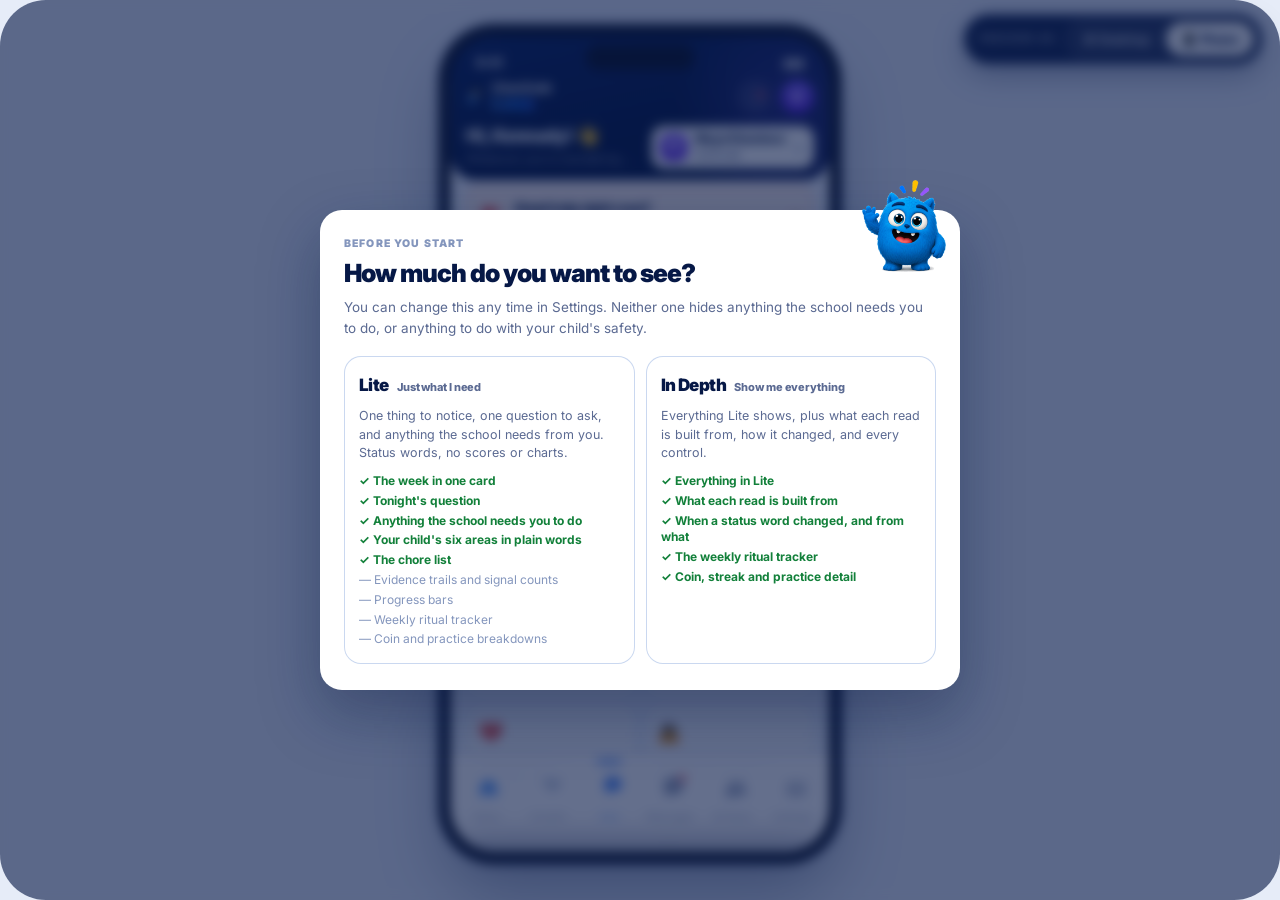
==== commit 54d45f08: "Add Lite / In Depth, chosen at signup A gate on first run, changeable in Settings. The rule that sto" ====
--- a/ask.html
+++ b/ask.html
@@ -4,7 +4,7 @@
 <title>Ask · ClassCade Loop</title>
 <link rel="preconnect" href="https://fonts.googleapis.com"><link rel="preconnect" href="https://fonts.gstatic.com" crossorigin>
 <link href="https://fonts.googleapis.com/css2?family=Inter:wght@400;500;600;700;800;900&display=swap" rel="stylesheet">
-<link rel="stylesheet" href="loop.css?v=115">
+<link rel="stylesheet" href="loop.css?v=122">
 <style>
   .big-ask{
     border-radius:22px;padding:26px;background:#fff;border:1px solid var(--line);box-shadow:var(--shadow-lg);
@@ -33,9 +33,9 @@
 </style>
 </head><body>
 <div id="app"></div>
-<script src="loop.data.js?v=115"></script>
-<script src="loop.engine.js?v=115"></script>
-<script src="loop.shell.js?v=115"></script>
+<script src="loop.data.js?v=122"></script>
+<script src="loop.engine.js?v=122"></script>
+<script src="loop.shell.js?v=122"></script>
 <script>
 const d = LOOP.child(ME);
 let open = null, query = '';
--- a/loop.css
+++ b/loop.css
@@ -1950,3 +1950,127 @@
   flex:none;font-size:14px;font-weight:900;color:#7a5a00;background:#fff6d9;
   border-radius:999px;padding:6px 11px;box-shadow:inset 0 0 0 1px rgba(255,196,37,.4)
 }
+
+/* ══ FLAGS · things the teacher needs you to do ═════════════════════ */
+body.sm .m-secrow.flagrow{margin-top:2px}
+.flagcount{
+  font-size:10px;font-weight:900;letter-spacing:.06em;text-transform:uppercase;
+  background:#fff6d9;color:#7a5a00;border-radius:999px;padding:3px 9px;
+  box-shadow:inset 0 0 0 1px rgba(255,196,37,.45)
+}
+.flagcount.late{background:#fff0ea;color:#b4400a;box-shadow:inset 0 0 0 1px rgba(200,80,30,.3)}
+.m-flag{
+  background:#fffdf4;border:1px solid rgba(255,196,37,.5);border-radius:16px;
+  padding:14px 15px;margin-bottom:9px
+}
+.m-flag.late{background:#fff6f2;border-color:rgba(200,80,30,.32)}
+.m-flag .fl-top{display:flex;gap:12px;align-items:flex-start}
+.m-flag .fl-ic{font-size:21px;flex:none;line-height:1.2}
+.m-flag .fl-tx{flex:1;min-width:0}
+.m-flag .fl-lb{display:block;font-size:15.5px;font-weight:900;letter-spacing:-.028em;line-height:1.3}
+.m-flag .fl-mt{display:block;font-size:12px;color:var(--muted);margin-top:3px}
+.m-flag.late .fl-mt b{color:#b4400a}
+.m-flag .fl-mt b{color:#7a5a00}
+.m-flag .fl-detail{font-size:13.5px;color:var(--muted);line-height:1.5;margin-top:9px}
+.m-flag .fl-acts{display:flex;gap:8px;margin-top:12px}
+.m-flag .fl-acts .btn{flex:1}
+@media (min-width:901px){ .m-flag .fl-acts .btn{flex:0 0 auto} }
+
+/* ══ PRACTICE ══════════════════════════════════════════════════════ */
+.pr-row{
+  display:flex;align-items:center;gap:11px;padding:12px 13px;margin-bottom:8px;
+  background:#fff;border:1px solid var(--line-soft);border-radius:14px
+}
+.pr-row.done{background:#f2fbf5;border-color:rgba(16,139,47,.28)}
+.pr-row .e{font-size:19px;flex:none}
+.pr-row .tx{flex:1;min-width:0}
+.pr-row .lb{display:block;font-size:14.5px;font-weight:900;letter-spacing:-.025em;line-height:1.3}
+.pr-row .mt{display:block;font-size:11.5px;color:var(--muted-2);font-weight:700;margin-top:2px}
+.pr-row .cn{
+  flex:none;font-size:11.5px;font-weight:900;color:#7a5a00;background:#fff6d9;
+  border-radius:999px;padding:4px 9px;box-shadow:inset 0 0 0 1px rgba(255,196,37,.4)
+}
+.pr-row .cn.paid{color:#12803a;background:#e9f8ee;box-shadow:inset 0 0 0 1px rgba(16,139,47,.22)}
+.pr-row .btn{flex:none}
+.pr-assign{background:var(--tint);border:1px solid var(--line-soft);border-radius:16px;padding:13px;margin-bottom:14px}
+.pa-h{font-size:10px;font-weight:900;letter-spacing:.09em;text-transform:uppercase;color:var(--muted);margin-bottom:10px}
+.pa-row{display:flex;align-items:center;gap:11px;padding:9px 0}
+.pa-row + .pa-row{border-top:1px solid var(--line-soft)}
+.pa-row.on{opacity:.5}
+.pa-row .e{font-size:17px;flex:none}
+.pa-row .tx{flex:1;min-width:0}
+.pa-row .lb{display:block;font-size:13.5px;font-weight:800;letter-spacing:-.02em;line-height:1.3}
+.pa-row .mt{display:block;font-size:11.5px;color:var(--muted);line-height:1.4;margin-top:1px}
+.pa-row .mins{display:flex;gap:5px;flex:none}
+.mbtn{
+  border:1px solid var(--line);background:#fff;border-radius:9px;padding:6px 8px;font:inherit;
+  font-size:11.5px;font-weight:900;color:var(--blue);cursor:pointer;min-width:34px
+}
+.mbtn:active{transform:translateY(1px)}
+.mbtn[disabled]{opacity:.4;cursor:default;color:var(--muted-2)}
+@media (max-width:900px){
+  .pa-row{flex-wrap:wrap}
+  .pa-row .tx{flex-basis:calc(100% - 32px)}
+  .pa-row .mins{margin-left:28px}
+}
+
+/* ══ AT HOME BUILDER ═══════════════════════════════════════════════ */
+.hdr-gear{
+  border:0;background:rgba(255,255,255,.14);color:#fff;width:26px;height:26px;border-radius:999px;
+  font-size:14px;cursor:pointer;margin-left:8px;vertical-align:middle;line-height:1;
+  box-shadow:inset 0 0 0 1px rgba(255,255,255,.2)
+}
+.hdr-gear:active{transform:translateY(1px)}
+.bld{background:#fff;border:1px solid var(--line-soft);border-radius:18px;padding:16px 15px}
+.bld-h{display:flex;align-items:flex-start;gap:12px;margin-bottom:6px}
+.bld-h h4{font-size:17px;letter-spacing:-.03em}
+.bld-h p{font-size:12.5px;color:var(--muted);line-height:1.45;margin-top:3px}
+.bld-h .btn{flex:none}
+.bld-sec{
+  font-size:10px;font-weight:900;letter-spacing:.09em;text-transform:uppercase;color:var(--muted);
+  margin:20px 0 8px;padding-top:14px;border-top:1px solid var(--line-soft)
+}
+.bld-sub{font-size:11.5px;font-weight:800;color:var(--muted-2);margin:12px 0 7px;line-height:1.4}
+.bld-add{background:var(--tint);border-radius:14px;padding:12px;margin-top:11px}
+.bld-arow{display:flex;gap:8px;margin-top:8px;flex-wrap:wrap}
+.bld-arow .pick{flex:1;min-width:96px}
+.bld-arow .btn{flex:none}
+.bx{
+  flex:none;font-size:11px;font-weight:800;color:var(--watch);background:#fdf1e3;
+  border-radius:999px;padding:4px 9px;cursor:pointer;margin-left:6px
+}
+
+/* ══ DEPTH CHOOSER ═════════════════════════════════════════════════ */
+.dp-gate{position:fixed;inset:0;z-index:200;background:rgba(6,24,70,.62);backdrop-filter:blur(6px);
+  display:grid;place-items:center;padding:18px;overflow-y:auto}
+body.appview .dp-gate{position:absolute;border-radius:46px}
+.dp-wrap{width:100%;max-width:640px}
+.dp-card{background:#fff;border-radius:22px;padding:26px 24px;box-shadow:0 24px 60px rgba(6,24,70,.36);position:relative}
+.dp-mon{position:absolute;right:14px;top:-30px;width:84px;height:auto}
+.dp-eyebrow{font-size:10.5px;font-weight:900;letter-spacing:.11em;text-transform:uppercase;color:var(--muted-2)}
+.dp-card h2{font-size:25px;letter-spacing:-.04em;margin:7px 0 8px;padding-right:78px;line-height:1.18}
+.dp-sub{font-size:13.5px;color:var(--muted);line-height:1.55}
+.dp-opts{display:grid;grid-template-columns:1fr 1fr;gap:11px;margin-top:18px}
+@media (max-width:640px){ .dp-opts{grid-template-columns:1fr} .dp-card h2{font-size:22px;padding-right:64px} }
+.dp-opt{
+  text-align:left;border:1.5px solid var(--line);background:#fff;border-radius:17px;padding:15px 14px;
+  font:inherit;color:var(--ink);cursor:pointer;display:flex;flex-direction:column;gap:8px
+}
+.dp-opt:hover{border-color:var(--blue);background:#f8fbff}
+.dp-name{font-size:17px;font-weight:900;letter-spacing:-.03em;display:flex;align-items:baseline;gap:8px;flex-wrap:wrap}
+.dp-tag{font-size:11px;font-weight:800;color:var(--muted);letter-spacing:-.01em}
+.dp-blurb{font-size:12.5px;color:var(--muted);line-height:1.5}
+.dp-list{display:flex;flex-direction:column;gap:3px;margin-top:2px}
+.dp-yes{font-size:12px;font-weight:700;color:#12803a;line-height:1.4}
+.dp-no{font-size:12px;color:var(--muted-2);line-height:1.4}
+.dp-row{
+  display:flex;align-items:flex-start;gap:12px;padding:12px 12px;width:100%;text-align:left;
+  background:#fff;border:1px solid var(--line-soft);border-radius:14px;margin-bottom:8px;
+  font:inherit;color:var(--ink);cursor:pointer
+}
+.dp-row.on{background:#f7faff;border-color:var(--blue);box-shadow:inset 0 0 0 1px var(--blue)}
+.dp-row .tick{width:24px;height:24px;border-radius:999px;flex:none;display:grid;place-items:center;
+  border:2px solid var(--line);color:transparent;font-size:12px;font-weight:900;margin-top:1px}
+.dp-row.on .tick{background:var(--blue);border-color:var(--blue);color:#fff}
+.dp-row .lb{display:block;font-size:14px;font-weight:900;letter-spacing:-.025em;line-height:1.3}
+.dp-row .mt{display:block;font-size:12.5px;color:var(--muted);line-height:1.5;margin-top:3px}
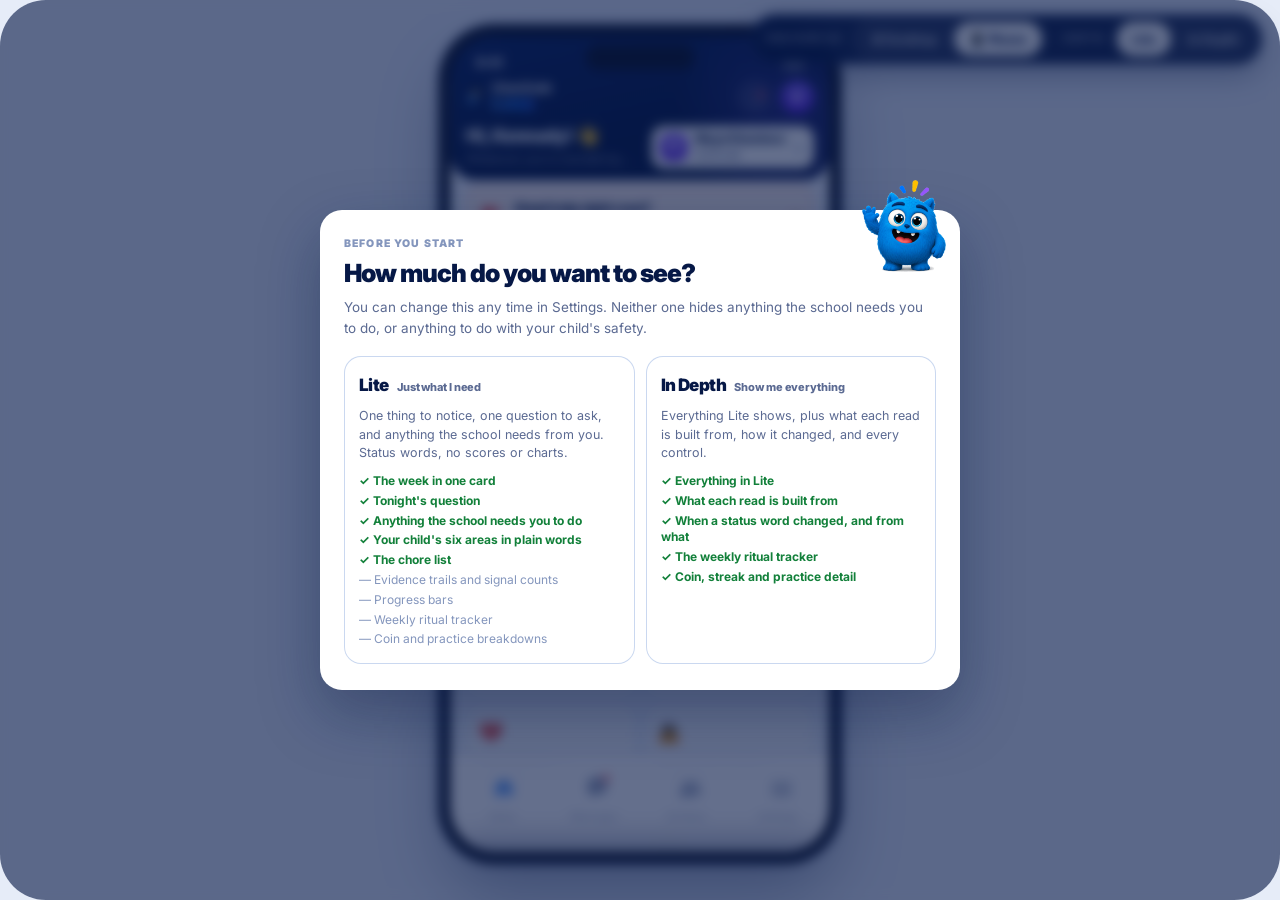
==== commit fe3c3475: "Lite mode: three-surface nav, depth switch in the preview control, flags on desktop - Lite nav is Ho" ====
--- a/ask.html
+++ b/ask.html
@@ -4,7 +4,7 @@
 <title>Ask · ClassCade Loop</title>
 <link rel="preconnect" href="https://fonts.googleapis.com"><link rel="preconnect" href="https://fonts.gstatic.com" crossorigin>
 <link href="https://fonts.googleapis.com/css2?family=Inter:wght@400;500;600;700;800;900&display=swap" rel="stylesheet">
-<link rel="stylesheet" href="loop.css?v=122">
+<link rel="stylesheet" href="loop.css?v=126">
 <style>
   .big-ask{
     border-radius:22px;padding:26px;background:#fff;border:1px solid var(--line);box-shadow:var(--shadow-lg);
@@ -33,9 +33,9 @@
 </style>
 </head><body>
 <div id="app"></div>
-<script src="loop.data.js?v=122"></script>
-<script src="loop.engine.js?v=122"></script>
-<script src="loop.shell.js?v=122"></script>
+<script src="loop.data.js?v=126"></script>
+<script src="loop.engine.js?v=126"></script>
+<script src="loop.shell.js?v=126"></script>
 <script>
 const d = LOOP.child(ME);
 let open = null, query = '';
--- a/loop.css
+++ b/loop.css
@@ -916,7 +916,7 @@
 body.sm .side .side-label,
 body.sm .side .side-promo,
 body.sm .side .tier,
-body.sm .side nav:nth-of-type(2){display:none}
+body.sm .side nav:not(.mainnav){display:none}
 body.sm .side nav.mainnav{
   display:flex;flex-direction:row;justify-content:space-around;
   width:100%;gap:0;overflow:visible;order:0
@@ -2074,3 +2074,24 @@
 .dp-row.on .tick{background:var(--blue);border-color:var(--blue);color:#fff}
 .dp-row .lb{display:block;font-size:14px;font-weight:900;letter-spacing:-.025em;line-height:1.3}
 .dp-row .mt{display:block;font-size:12.5px;color:var(--muted);line-height:1.5;margin-top:3px}
+.viewtoggle .vt-sep{width:1px;height:20px;background:rgba(255,255,255,.16);flex:none}
+.viewtoggle{padding:5px 5px 5px 15px;gap:9px}
+@media (max-width:1180px){
+  .viewtoggle{padding:5px 5px 5px 12px;gap:7px}
+  .viewtoggle .vt-label{font-size:9.5px;letter-spacing:.08em}
+  .viewtoggle button{padding:6px 11px;font-size:12px}
+}
+/* section headers and flags also render off-phone */
+.m-secrow{
+  display:flex;align-items:baseline;gap:9px;margin:22px 3px 10px;
+  font-size:11.5px;font-weight:900;letter-spacing:.09em;text-transform:uppercase;color:var(--muted)
+}
+.m-secrow a{margin-left:auto;font-size:13px;font-weight:800;text-transform:none;letter-spacing:-.01em}
+.m-secrow .swipe{
+  font-size:10px;font-weight:800;letter-spacing:.06em;text-transform:uppercase;
+  color:var(--muted-2);background:var(--tint);border-radius:999px;padding:3px 8px
+}
+@media (min-width:901px){
+  body:not(.appview) .m-flag{max-width:760px}
+  body:not(.appview) .m-secrow.flagrow{margin-top:4px}
+}
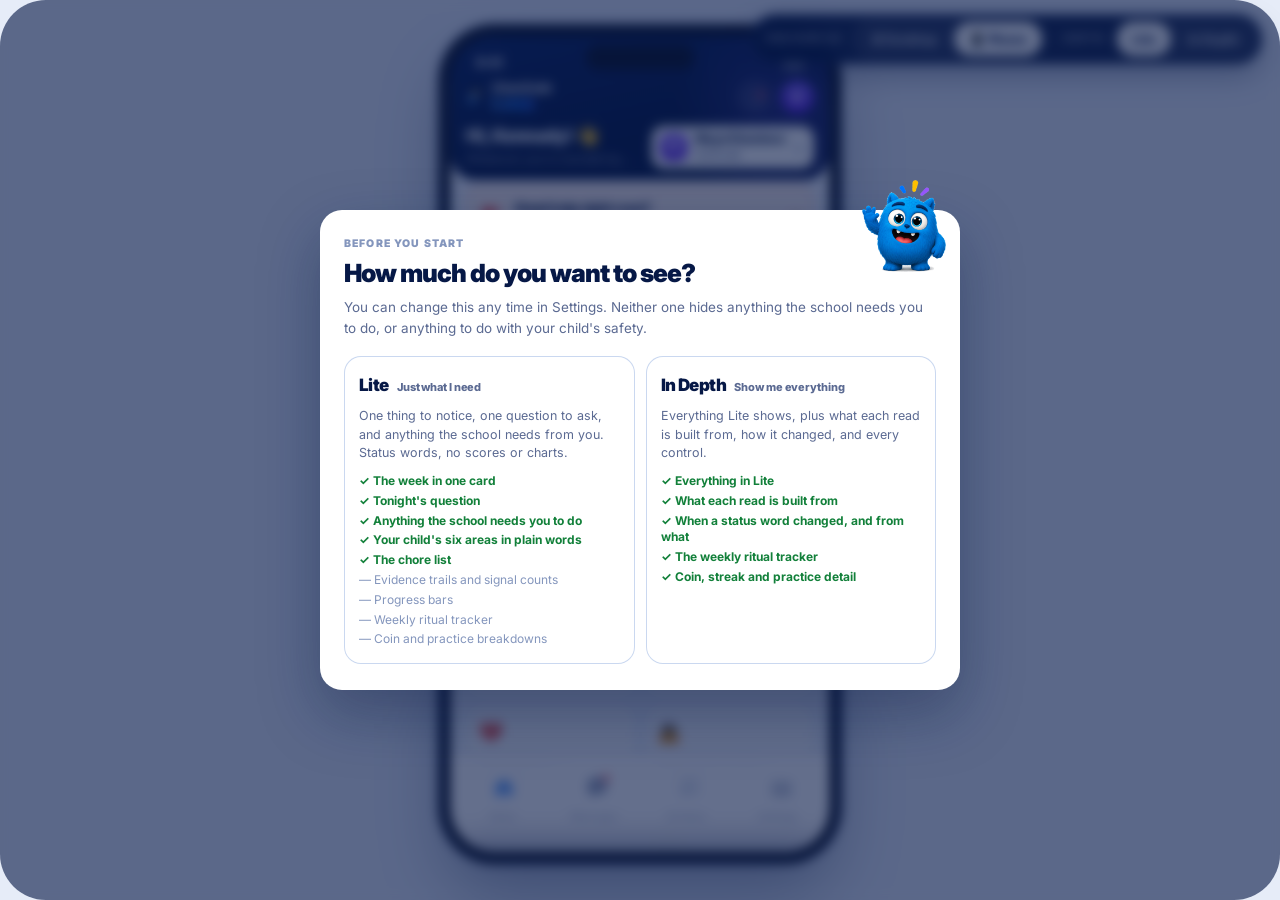
==== commit 3839f440: "Give At Home its own icon It was borrowing nav-my-kids.png, so two destinations shared one glyph. Re" ====
--- a/ask.html
+++ b/ask.html
@@ -4,7 +4,7 @@
 <title>Ask · ClassCade Loop</title>
 <link rel="preconnect" href="https://fonts.googleapis.com"><link rel="preconnect" href="https://fonts.gstatic.com" crossorigin>
 <link href="https://fonts.googleapis.com/css2?family=Inter:wght@400;500;600;700;800;900&display=swap" rel="stylesheet">
-<link rel="stylesheet" href="loop.css?v=126">
+<link rel="stylesheet" href="loop.css?v=132">
 <style>
   .big-ask{
     border-radius:22px;padding:26px;background:#fff;border:1px solid var(--line);box-shadow:var(--shadow-lg);
@@ -33,9 +33,9 @@
 </style>
 </head><body>
 <div id="app"></div>
-<script src="loop.data.js?v=126"></script>
-<script src="loop.engine.js?v=126"></script>
-<script src="loop.shell.js?v=126"></script>
+<script src="loop.data.js?v=132"></script>
+<script src="loop.engine.js?v=132"></script>
+<script src="loop.shell.js?v=132"></script>
 <script>
 const d = LOOP.child(ME);
 let open = null, query = '';
--- a/loop.css
+++ b/loop.css
@@ -1321,7 +1321,10 @@
 /* ══ PHONE · GROWTH ════════════════════════════════════════════════ */
 /* the carousel straddles the dark/light seam, as in the mockup */
 body.sm .g-straddle{margin-top:14px;position:relative;z-index:2}
-body.sm .g-dark{padding-bottom:60px}
+/* the header must reserve the space the carousel pulls up into. Written with
+   both classes so a later blanket .m-dark padding rule can't undercut it —
+   that collision is exactly what dropped the cards onto the greeting. */
+body.sm .m-dark.g-dark{padding-bottom:62px}
 body.sm .g-pull{margin-top:-58px;position:relative;z-index:3}
 body.sm .g-dots{display:flex;justify-content:center;gap:6px;margin:12px 0 4px}
 body.sm .g-dots i{width:6px;height:6px;border-radius:999px;background:#cbd8ee;display:block}
@@ -2095,3 +2098,57 @@
   body:not(.appview) .m-flag{max-width:760px}
   body:not(.appview) .m-secrow.flagrow{margin-top:4px}
 }
+
+/* ══ PHONE · HOME DENSITY ══════════════════════════════════════════ */
+/* Home ran 2.5 screens. The rule applied here: anything that is an ACTION
+   keeps its full card, anything that is a POINTER shrinks to an icon.
+   Nothing was removed — the flags fold, they don't disappear. */
+
+/* flags fold. The first one, and anything overdue, opens itself — a parent
+   should never have to tap to find out something is late. */
+body.sm details.m-flag > summary{list-style:none;cursor:pointer;display:flex;align-items:flex-start;gap:11px}
+body.sm details.m-flag > summary::-webkit-details-marker{display:none}
+body.sm details.m-flag .fl-cv{
+  margin-left:auto;flex:none;color:var(--muted-2);font-weight:900;font-size:17px;
+  transform:rotate(90deg);transition:transform .16s ease;line-height:1
+}
+body.sm details.m-flag[open] .fl-cv{transform:rotate(-90deg)}
+body.sm details.m-flag:not([open]){padding-bottom:13px}
+body.sm details.m-flag .fl-detail{margin-top:10px}
+
+/* the noticing chips ride one scrolling row rather than wrapping to three */
+/* NB: not ".rail" — a bare .rail already exists for the desktop column layout
+   and its flex-direction:column silently stacked these. */
+body.sm .m-chips.chiprail{
+  display:flex;flex-direction:row;flex-wrap:nowrap;gap:8px;overflow-x:auto;scrollbar-width:none;
+  margin:0 -16px;padding:1px 16px 3px;-webkit-overflow-scrolling:touch;scroll-snap-type:x proximity
+}
+body.sm .m-chips.chiprail::-webkit-scrollbar{display:none}
+body.sm .m-chips.chiprail button{flex:0 0 auto;scroll-snap-align:start;white-space:nowrap}
+
+/* pointers become icons */
+.m-quad{display:grid;grid-template-columns:repeat(auto-fit,minmax(0,1fr));gap:9px;margin-top:12px}
+.m-qt{
+  display:flex;flex-direction:column;align-items:flex-start;gap:0;
+  background:#fff;border:1px solid var(--line-soft);border-radius:15px;
+  padding:12px 11px 12px;text-decoration:none;color:var(--ink);min-width:0
+}
+.m-qt .qi{
+  width:34px;height:34px;border-radius:11px;display:grid;place-items:center;
+  font-size:17px;margin-bottom:9px;flex:none
+}
+.m-qt .ql{font-size:13px;font-weight:900;letter-spacing:-.028em;line-height:1.2}
+.m-qt .qs{
+  font-size:11px;color:var(--muted-2);font-weight:700;margin-top:3px;line-height:1.25;
+  overflow:hidden;text-overflow:ellipsis;white-space:nowrap;max-width:100%
+}
+.m-qt:active{background:var(--tint)}
+@media (min-width:901px){ body:not(.appview) .m-quad{max-width:560px} }
+
+/* The status bar sat at z-index 20 with a transparent background on dark
+   pages, so scrolled content painted straight through "9:41". It has to be
+   the top layer of the frame and opaque the moment the page moves. */
+body.appview .statusbar{z-index:60}
+body.appview.scrolled .statusbar{background:var(--page)}
+body.appview.darktop.scrolled .statusbar{background:#0b2360;color:#fff}
+body.appview.darktop.scrolled .statusbar .notch{background:#0a1226}
